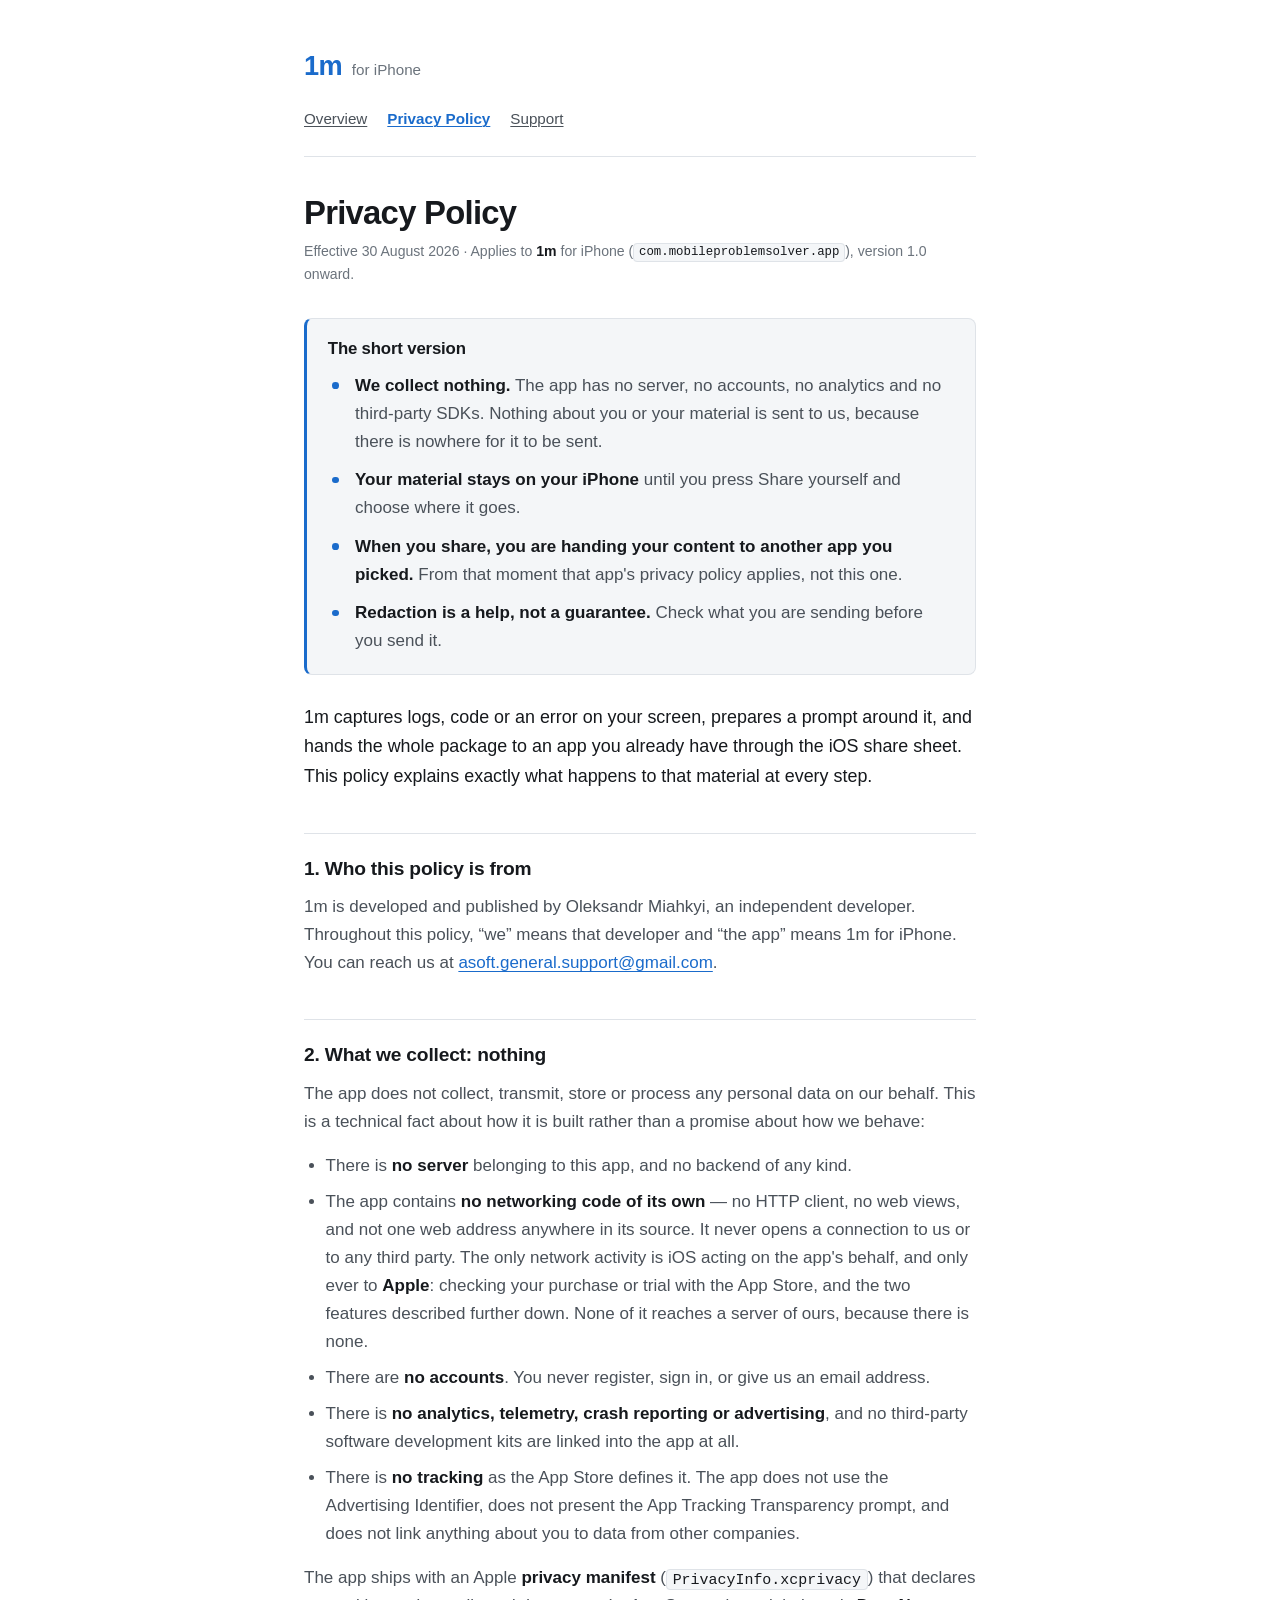
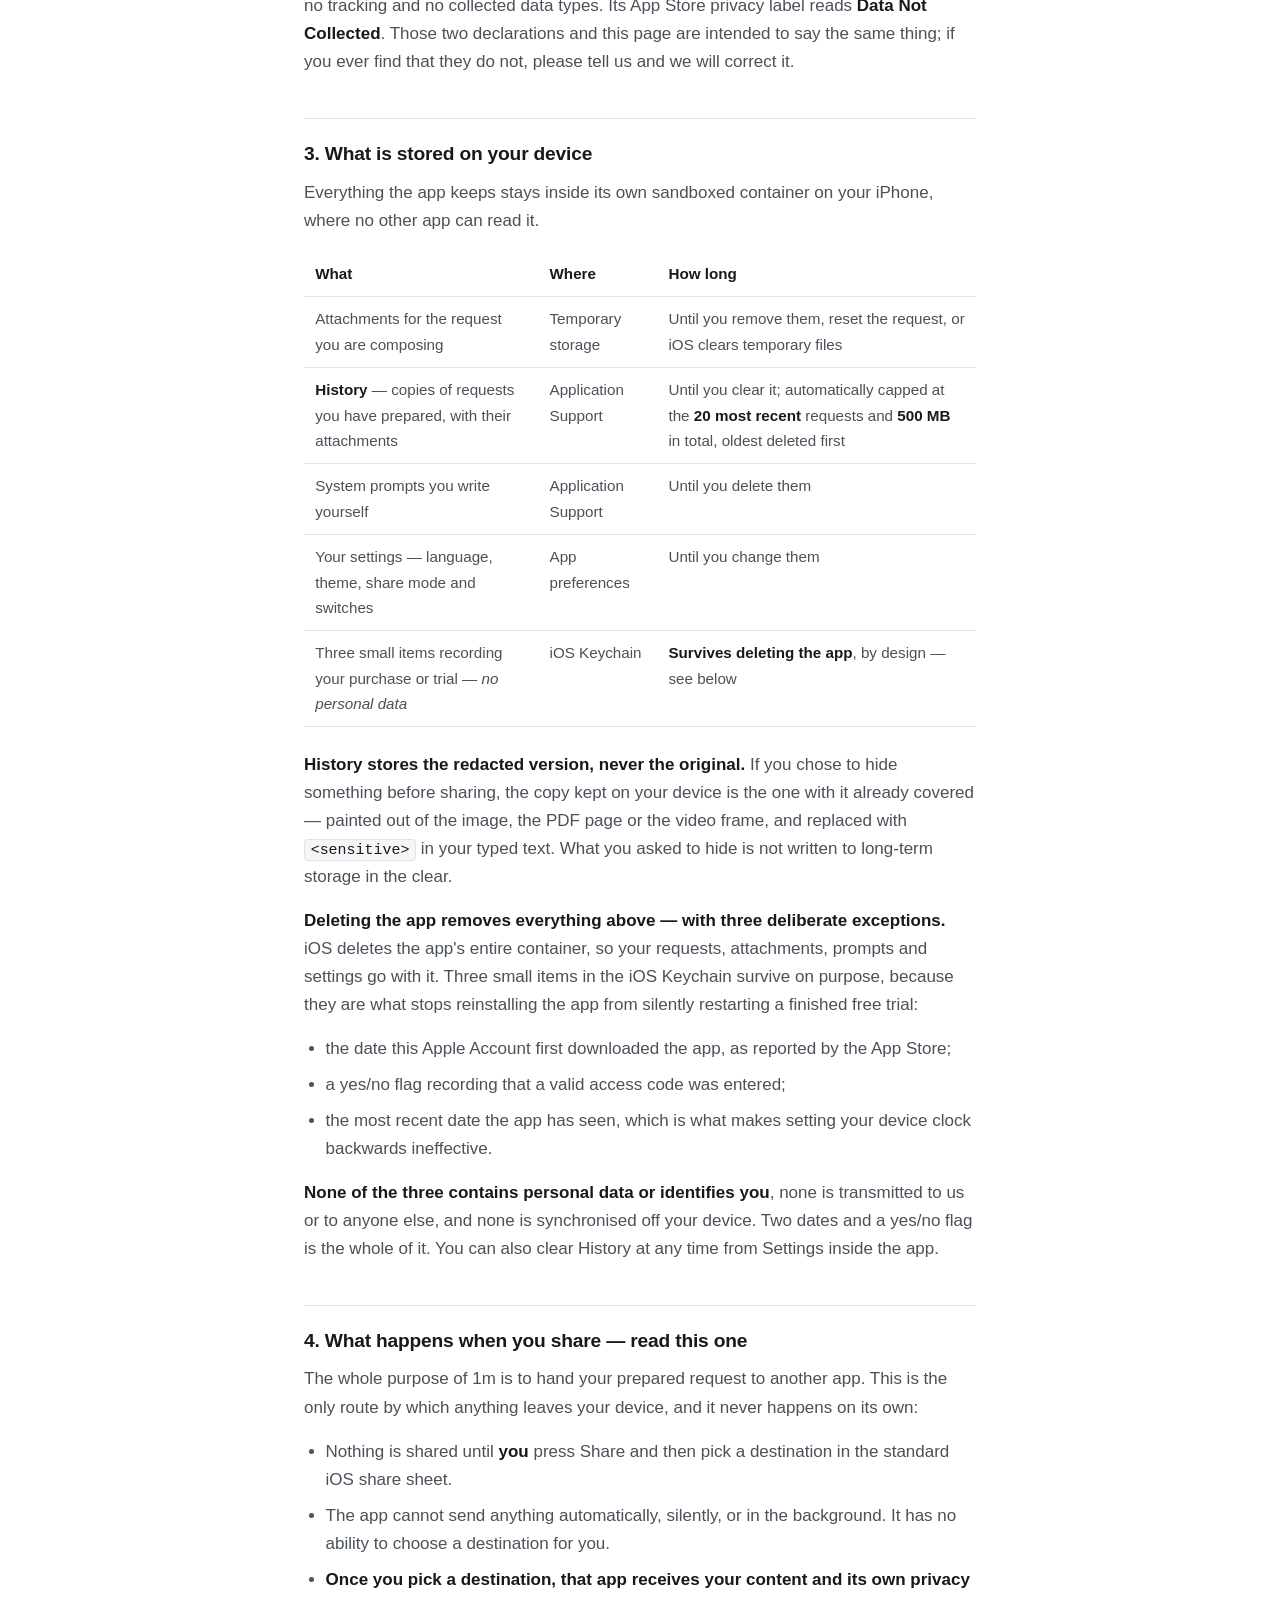
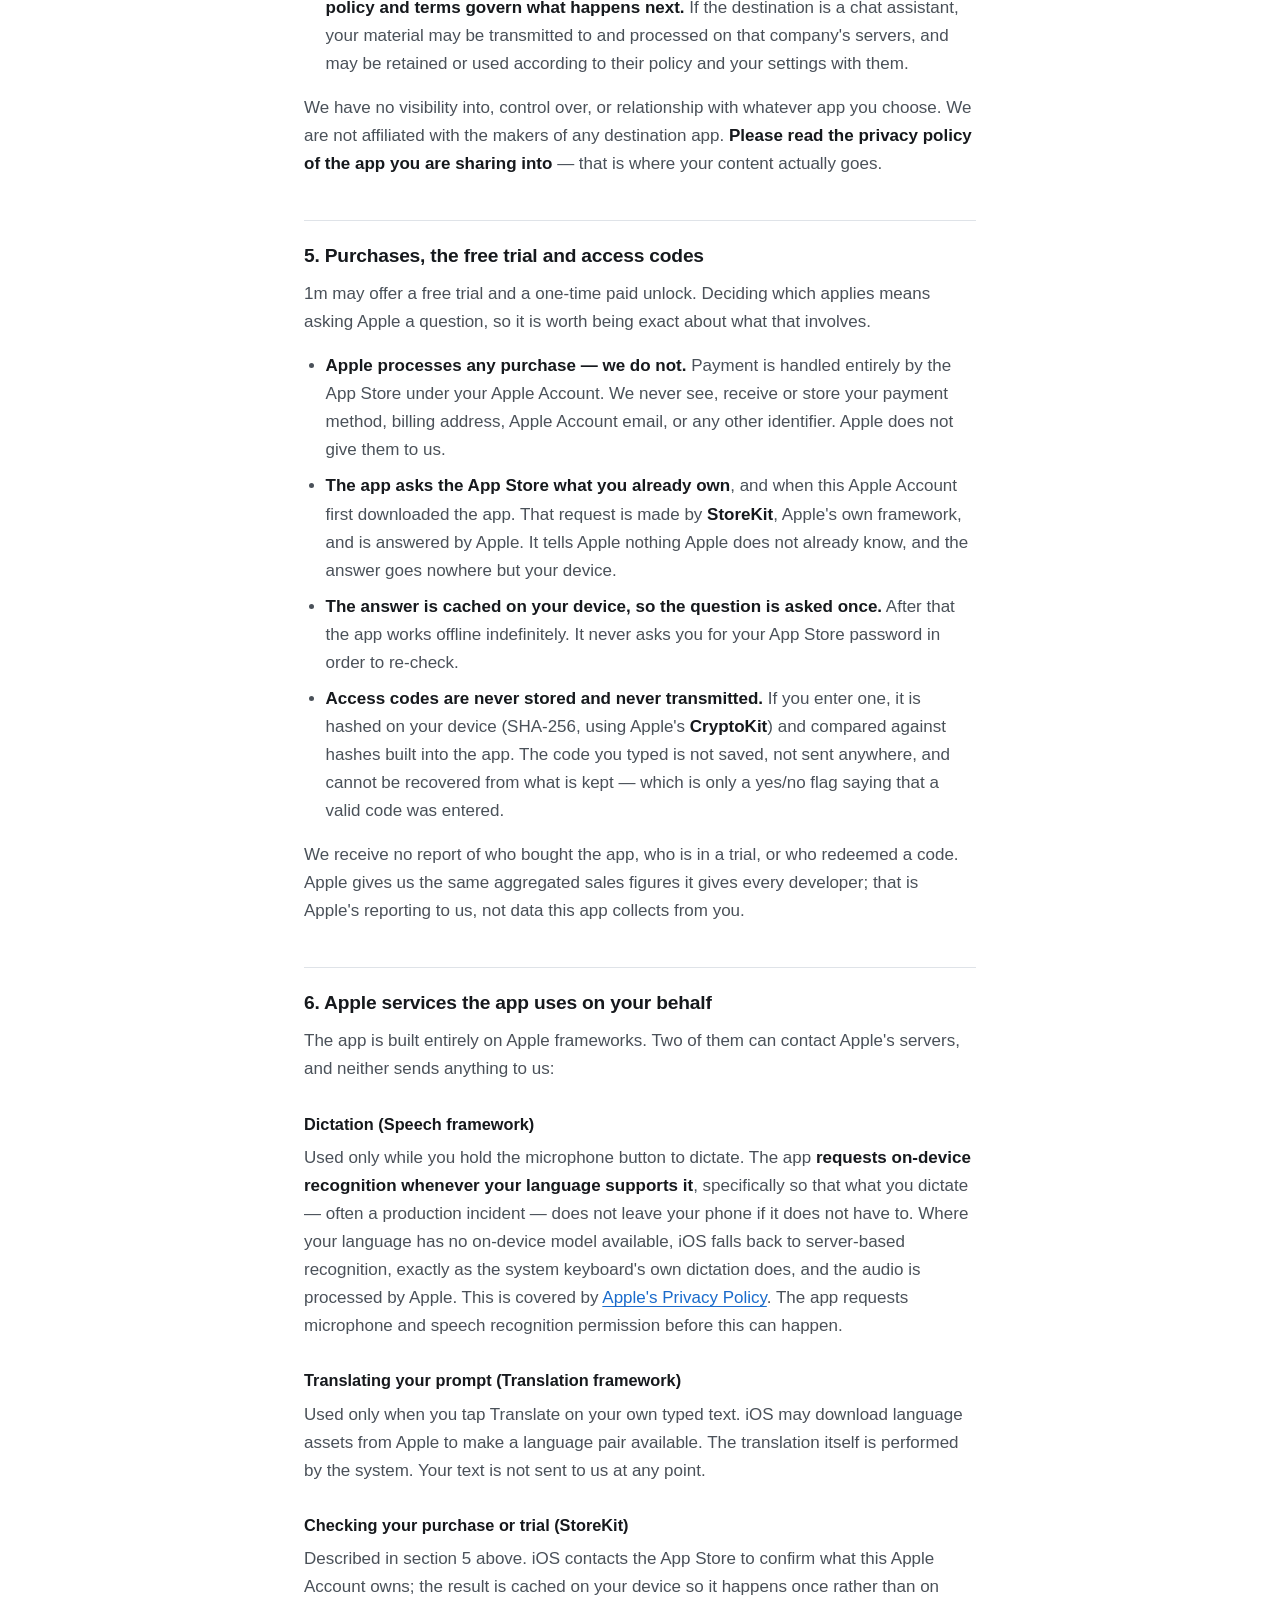
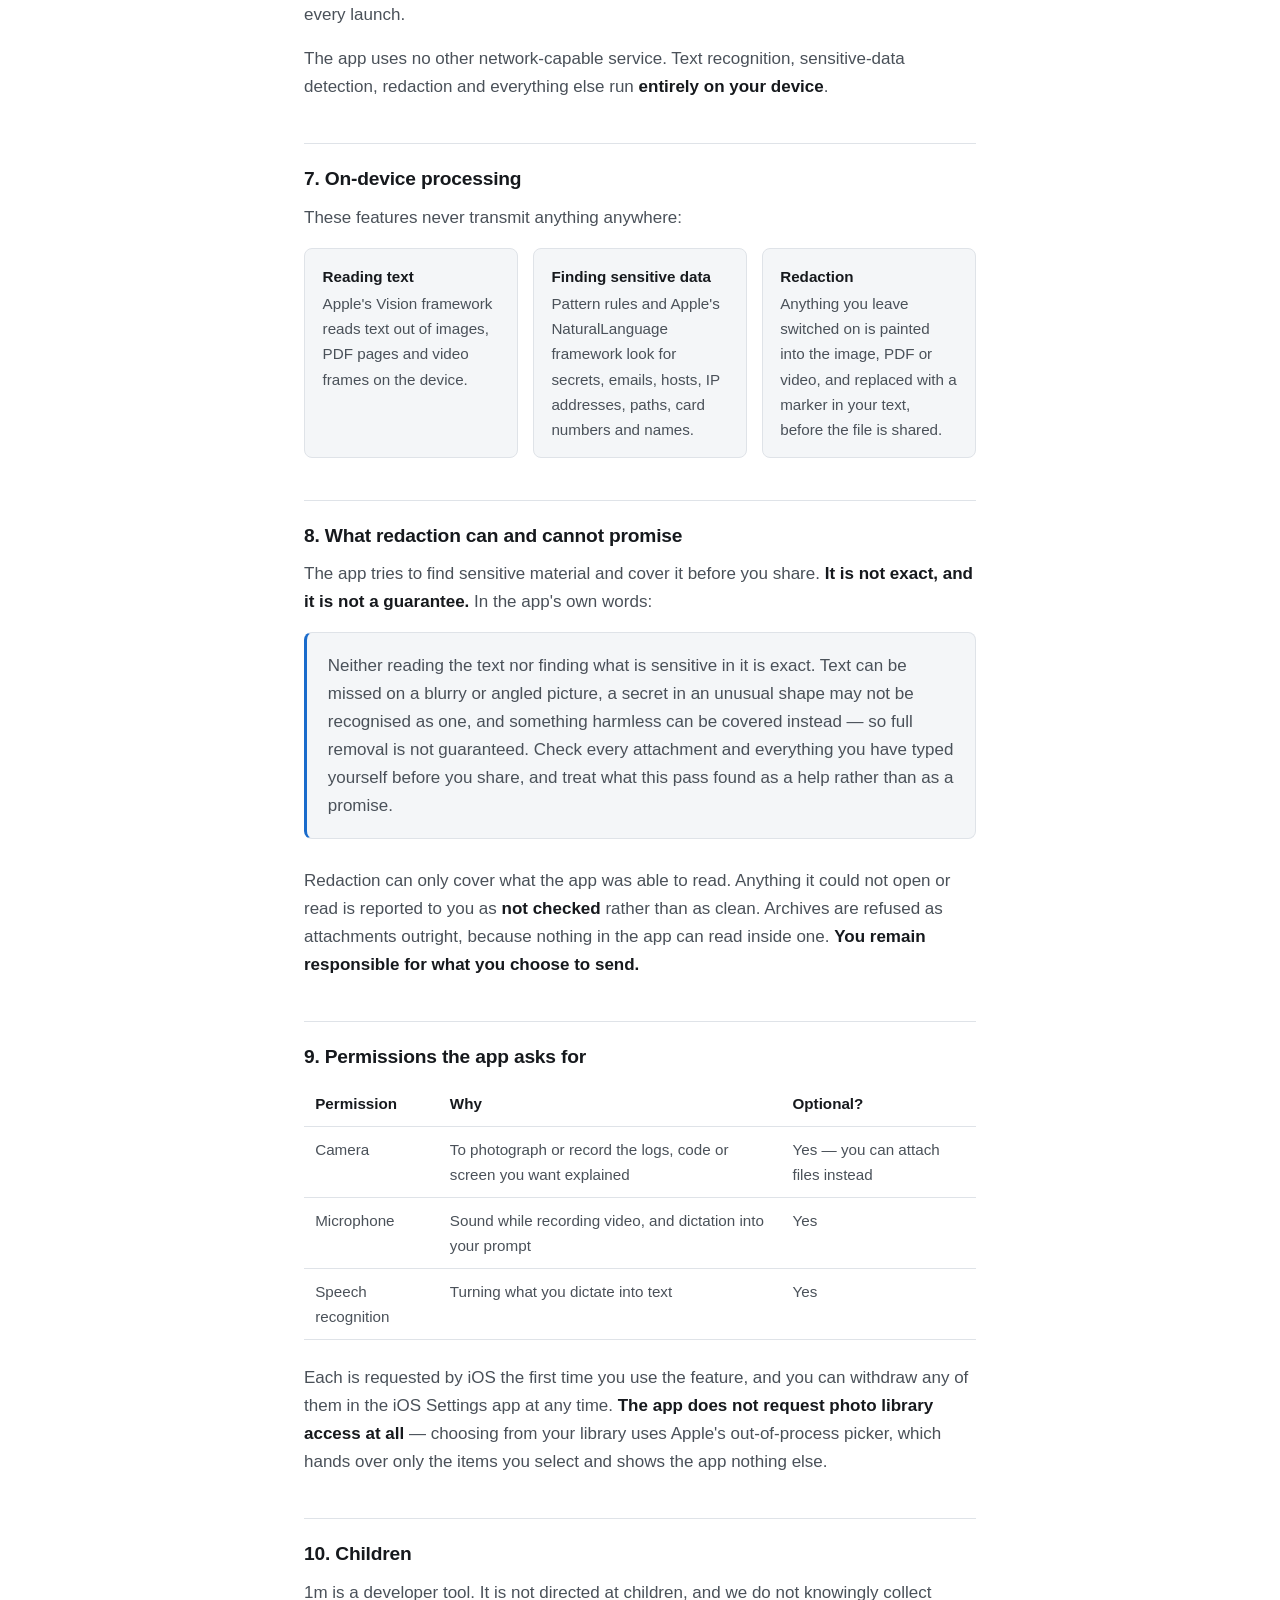
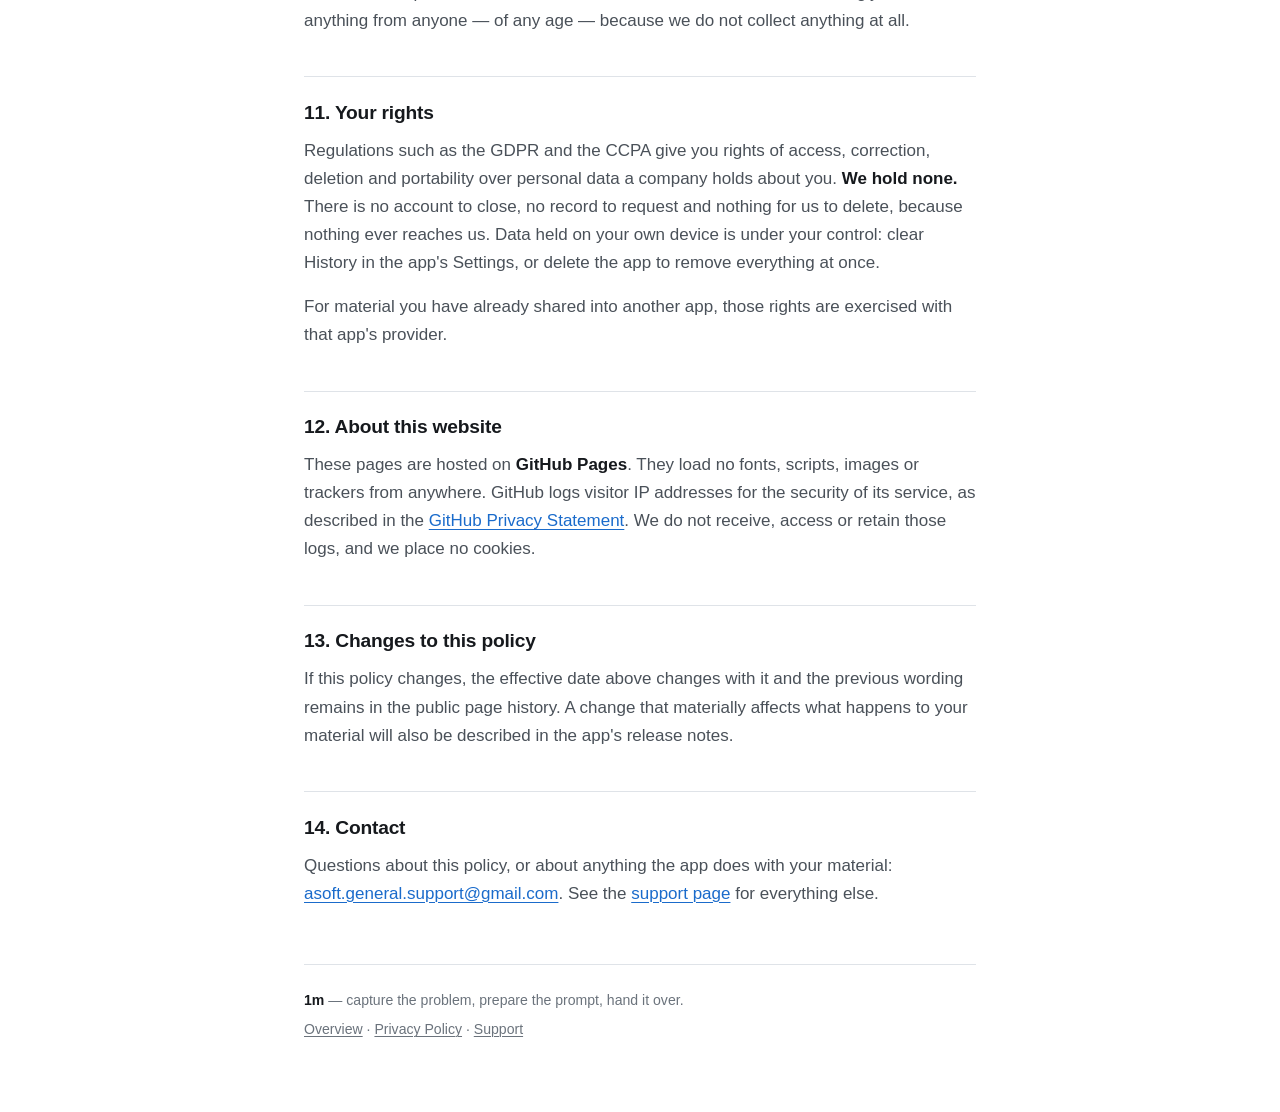
==== privacy/index.html @ 092880a5 "Add privacy policy and support pages Static pages behind the App Store listing Privacy Policy URL an" ====
<!doctype html>
<html lang="en">
<head>
<meta charset="utf-8">
<meta name="viewport" content="width=device-width, initial-scale=1">
<title>Privacy Policy — 1m</title>
<meta name="description" content="Privacy policy for 1m, an iOS app that packages logs and code into a prompt for an LLM app on your phone. No accounts, no servers, no data collected.">
<meta name="color-scheme" content="light dark">
<link rel="stylesheet" href="../assets/style.css">
</head>
<body>
<div class="wrap">

<header class="site">
  <a class="mark" href="../"><b>1m</b> <span>for iPhone</span></a>
  <nav class="site">
    <a href="../">Overview</a>
    <a href="./" aria-current="page">Privacy Policy</a>
    <a href="../support/">Support</a>
  </nav>
</header>

<main>

<h1>Privacy Policy</h1>
<p class="stamp">Effective 30 August 2026 · Applies to <strong>1m</strong> for iPhone (<code>com.mobileproblemsolver.app</code>), version 1.0 onward.</p>

<div class="callout">
  <h2>The short version</h2>
  <ul class="summary">
    <li><strong>We collect nothing.</strong> The app has no server, no accounts, no analytics and no third-party SDKs. Nothing about you or your material is sent to us, because there is nowhere for it to be sent.</li>
    <li><strong>Your material stays on your iPhone</strong> until you press Share yourself and choose where it goes.</li>
    <li><strong>When you share, you are handing your content to another app you picked.</strong> From that moment that app's privacy policy applies, not this one.</li>
    <li><strong>Redaction is a help, not a guarantee.</strong> Check what you are sending before you send it.</li>
  </ul>
</div>

<p class="lede">1m captures logs, code or an error on your screen, prepares a prompt around it, and hands the whole package to an app you already have through the iOS share sheet. This policy explains exactly what happens to that material at every step.</p>

<h2>1. Who this policy is from</h2>
<p>1m is developed and published by Oleksandr Miahkyi, an independent developer. Throughout this policy, “we” means that developer and “the app” means 1m for iPhone. You can reach us at <a href="mailto:asoft.general.support@gmail.com">asoft.general.support@gmail.com</a>.</p>

<h2>2. What we collect: nothing</h2>
<p>The app does not collect, transmit, store or process any personal data on our behalf. This is a technical fact about how it is built rather than a promise about how we behave:</p>
<ul>
  <li>There is <strong>no server</strong> belonging to this app, and no backend of any kind.</li>
  <li>The app contains <strong>no networking code of its own</strong> — no HTTP client, no web views, and not one web address anywhere in its source. It never opens a connection to us or to any third party. The only network activity is iOS acting on the app's behalf, and only ever to <strong>Apple</strong>: checking your purchase or trial with the App Store, and the two features described further down. None of it reaches a server of ours, because there is none.</li>
  <li>There are <strong>no accounts</strong>. You never register, sign in, or give us an email address.</li>
  <li>There is <strong>no analytics, telemetry, crash reporting or advertising</strong>, and no third-party software development kits are linked into the app at all.</li>
  <li>There is <strong>no tracking</strong> as the App Store defines it. The app does not use the Advertising Identifier, does not present the App Tracking Transparency prompt, and does not link anything about you to data from other companies.</li>
</ul>
<p>The app ships with an Apple <strong>privacy manifest</strong> (<code>PrivacyInfo.xcprivacy</code>) that declares no tracking and no collected data types. Its App Store privacy label reads <strong>Data Not Collected</strong>. Those two declarations and this page are intended to say the same thing; if you ever find that they do not, please tell us and we will correct it.</p>

<h2>3. What is stored on your device</h2>
<p>Everything the app keeps stays inside its own sandboxed container on your iPhone, where no other app can read it.</p>
<div class="tablewrap">
<table>
  <thead><tr><th>What</th><th>Where</th><th>How long</th></tr></thead>
  <tbody>
    <tr><td>Attachments for the request you are composing</td><td>Temporary storage</td><td>Until you remove them, reset the request, or iOS clears temporary files</td></tr>
    <tr><td><strong>History</strong> — copies of requests you have prepared, with their attachments</td><td>Application Support</td><td>Until you clear it; automatically capped at the <strong>20 most recent</strong> requests and <strong>500 MB</strong> in total, oldest deleted first</td></tr>
    <tr><td>System prompts you write yourself</td><td>Application Support</td><td>Until you delete them</td></tr>
    <tr><td>Your settings — language, theme, share mode and switches</td><td>App preferences</td><td>Until you change them</td></tr>
    <tr><td>Three small items recording your purchase or trial — <em>no personal data</em></td><td>iOS Keychain</td><td><strong>Survives deleting the app</strong>, by design — see below</td></tr>
  </tbody>
</table>
</div>
<p><strong>History stores the redacted version, never the original.</strong> If you chose to hide something before sharing, the copy kept on your device is the one with it already covered — painted out of the image, the PDF page or the video frame, and replaced with <code>&lt;sensitive&gt;</code> in your typed text. What you asked to hide is not written to long-term storage in the clear.</p>
<p><strong>Deleting the app removes everything above — with three deliberate exceptions.</strong> iOS deletes the app's entire container, so your requests, attachments, prompts and settings go with it. Three small items in the iOS Keychain survive on purpose, because they are what stops reinstalling the app from silently restarting a finished free trial:</p>
<ul>
  <li>the date this Apple Account first downloaded the app, as reported by the App Store;</li>
  <li>a yes/no flag recording that a valid access code was entered;</li>
  <li>the most recent date the app has seen, which is what makes setting your device clock backwards ineffective.</li>
</ul>
<p><strong>None of the three contains personal data or identifies you</strong>, none is transmitted to us or to anyone else, and none is synchronised off your device. Two dates and a yes/no flag is the whole of it. You can also clear History at any time from Settings inside the app.</p>

<h2>4. What happens when you share — read this one</h2>
<p>The whole purpose of 1m is to hand your prepared request to another app. This is the only route by which anything leaves your device, and it never happens on its own:</p>
<ul>
  <li>Nothing is shared until <strong>you</strong> press Share and then pick a destination in the standard iOS share sheet.</li>
  <li>The app cannot send anything automatically, silently, or in the background. It has no ability to choose a destination for you.</li>
  <li><strong>Once you pick a destination, that app receives your content and its own privacy policy and terms govern what happens next.</strong> If the destination is a chat assistant, your material may be transmitted to and processed on that company's servers, and may be retained or used according to their policy and your settings with them.</li>
</ul>
<p>We have no visibility into, control over, or relationship with whatever app you choose. We are not affiliated with the makers of any destination app. <strong>Please read the privacy policy of the app you are sharing into</strong> — that is where your content actually goes.</p>

<h2>5. Purchases, the free trial and access codes</h2>
<p>1m may offer a free trial and a one-time paid unlock. Deciding which applies means asking Apple a question, so it is worth being exact about what that involves.</p>
<ul>
  <li><strong>Apple processes any purchase — we do not.</strong> Payment is handled entirely by the App Store under your Apple Account. We never see, receive or store your payment method, billing address, Apple Account email, or any other identifier. Apple does not give them to us.</li>
  <li><strong>The app asks the App Store what you already own</strong>, and when this Apple Account first downloaded the app. That request is made by <strong>StoreKit</strong>, Apple's own framework, and is answered by Apple. It tells Apple nothing Apple does not already know, and the answer goes nowhere but your device.</li>
  <li><strong>The answer is cached on your device, so the question is asked once.</strong> After that the app works offline indefinitely. It never asks you for your App Store password in order to re-check.</li>
  <li><strong>Access codes are never stored and never transmitted.</strong> If you enter one, it is hashed on your device (SHA-256, using Apple's <strong>CryptoKit</strong>) and compared against hashes built into the app. The code you typed is not saved, not sent anywhere, and cannot be recovered from what is kept — which is only a yes/no flag saying that a valid code was entered.</li>
</ul>
<p>We receive no report of who bought the app, who is in a trial, or who redeemed a code. Apple gives us the same aggregated sales figures it gives every developer; that is Apple's reporting to us, not data this app collects from you.</p>

<h2>6. Apple services the app uses on your behalf</h2>
<p>The app is built entirely on Apple frameworks. Two of them can contact Apple's servers, and neither sends anything to us:</p>
<h3>Dictation (Speech framework)</h3>
<p>Used only while you hold the microphone button to dictate. The app <strong>requests on-device recognition whenever your language supports it</strong>, specifically so that what you dictate — often a production incident — does not leave your phone if it does not have to. Where your language has no on-device model available, iOS falls back to server-based recognition, exactly as the system keyboard's own dictation does, and the audio is processed by Apple. This is covered by <a href="https://www.apple.com/legal/privacy/" rel="noopener">Apple's Privacy Policy</a>. The app requests microphone and speech recognition permission before this can happen.</p>
<h3>Translating your prompt (Translation framework)</h3>
<p>Used only when you tap Translate on your own typed text. iOS may download language assets from Apple to make a language pair available. The translation itself is performed by the system. Your text is not sent to us at any point.</p>
<h3>Checking your purchase or trial (StoreKit)</h3>
<p>Described in section 5 above. iOS contacts the App Store to confirm what this Apple Account owns; the result is cached on your device so it happens once rather than on every launch.</p>
<p>The app uses no other network-capable service. Text recognition, sensitive-data detection, redaction and everything else run <strong>entirely on your device</strong>.</p>

<h2>7. On-device processing</h2>
<p>These features never transmit anything anywhere:</p>
<ul class="grid">
  <li><b>Reading text</b>Apple's Vision framework reads text out of images, PDF pages and video frames on the device.</li>
  <li><b>Finding sensitive data</b>Pattern rules and Apple's NaturalLanguage framework look for secrets, emails, hosts, IP addresses, paths, card numbers and names.</li>
  <li><b>Redaction</b>Anything you leave switched on is painted into the image, PDF or video, and replaced with a marker in your text, before the file is shared.</li>
</ul>

<h2>8. What redaction can and cannot promise</h2>
<p>The app tries to find sensitive material and cover it before you share. <strong>It is not exact, and it is not a guarantee.</strong> In the app's own words:</p>
<div class="callout">
<p>Neither reading the text nor finding what is sensitive in it is exact. Text can be missed on a blurry or angled picture, a secret in an unusual shape may not be recognised as one, and something harmless can be covered instead — so full removal is not guaranteed. Check every attachment and everything you have typed yourself before you share, and treat what this pass found as a help rather than as a promise.</p>
</div>
<p>Redaction can only cover what the app was able to read. Anything it could not open or read is reported to you as <strong>not checked</strong> rather than as clean. Archives are refused as attachments outright, because nothing in the app can read inside one. <strong>You remain responsible for what you choose to send.</strong></p>

<h2>9. Permissions the app asks for</h2>
<div class="tablewrap">
<table>
  <thead><tr><th>Permission</th><th>Why</th><th>Optional?</th></tr></thead>
  <tbody>
    <tr><td>Camera</td><td>To photograph or record the logs, code or screen you want explained</td><td>Yes — you can attach files instead</td></tr>
    <tr><td>Microphone</td><td>Sound while recording video, and dictation into your prompt</td><td>Yes</td></tr>
    <tr><td>Speech recognition</td><td>Turning what you dictate into text</td><td>Yes</td></tr>
  </tbody>
</table>
</div>
<p>Each is requested by iOS the first time you use the feature, and you can withdraw any of them in the iOS Settings app at any time. <strong>The app does not request photo library access at all</strong> — choosing from your library uses Apple's out-of-process picker, which hands over only the items you select and shows the app nothing else.</p>

<h2>10. Children</h2>
<p>1m is a developer tool. It is not directed at children, and we do not knowingly collect anything from anyone — of any age — because we do not collect anything at all.</p>

<h2>11. Your rights</h2>
<p>Regulations such as the GDPR and the CCPA give you rights of access, correction, deletion and portability over personal data a company holds about you. <strong>We hold none.</strong> There is no account to close, no record to request and nothing for us to delete, because nothing ever reaches us. Data held on your own device is under your control: clear History in the app's Settings, or delete the app to remove everything at once.</p>
<p>For material you have already shared into another app, those rights are exercised with that app's provider.</p>

<h2>12. About this website</h2>
<p>These pages are hosted on <strong>GitHub Pages</strong>. They load no fonts, scripts, images or trackers from anywhere. GitHub logs visitor IP addresses for the security of its service, as described in the <a href="https://docs.github.com/en/site-policy/privacy-policies/github-general-privacy-statement" rel="noopener">GitHub Privacy Statement</a>. We do not receive, access or retain those logs, and we place no cookies.</p>

<h2>13. Changes to this policy</h2>
<p>If this policy changes, the effective date above changes with it and the previous wording remains in the public page history. A change that materially affects what happens to your material will also be described in the app's release notes.</p>

<h2>14. Contact</h2>
<p>Questions about this policy, or about anything the app does with your material: <a href="mailto:asoft.general.support@gmail.com">asoft.general.support@gmail.com</a>. See the <a href="../support/">support page</a> for everything else.</p>

</main>

<footer class="site">
  <p><strong>1m</strong> — capture the problem, prepare the prompt, hand it over.</p>
  <p><a href="../">Overview</a> · <a href="./">Privacy Policy</a> · <a href="../support/">Support</a></p>
</footer>

</div>
</body>
</html>
---- assets/style.css ----
/* 1m — privacy policy and support pages.

   Deliberately self-hosted and dependency-free: no web fonts, no CDN, no analytics, no
   third-party request of any kind. A privacy policy that phones a stranger to render itself
   is not one anybody should believe. */

:root {
  --accent: #1a6bcb;
  --ink: #16191d;
  --ink-soft: #4a5159;
  --ink-faint: #6b737c;
  --page: #ffffff;
  --card: #f4f6f8;
  --rule: #dfe3e8;
  --measure: 42rem;
}

@media (prefers-color-scheme: dark) {
  :root {
    --accent: #5aaaff;
    --ink: #e8ebee;
    --ink-soft: #b3bac1;
    --ink-faint: #8b939b;
    --page: #14171a;
    --card: #1d2125;
    --rule: #2d3339;
  }
}

*, *::before, *::after { box-sizing: border-box; }

html { -webkit-text-size-adjust: 100%; }

body {
  margin: 0;
  padding: 0 1.25rem 4rem;
  background: var(--page);
  color: var(--ink);
  font: 400 17px/1.65 -apple-system, BlinkMacSystemFont, "Segoe UI", Roboto,
        "Helvetica Neue", Arial, sans-serif;
  text-rendering: optimizeLegibility;
}

.wrap { max-width: var(--measure); margin: 0 auto; }

/* ---- masthead ---------------------------------------------------------- */

header.site {
  padding: 2.75rem 0 1.5rem;
  border-bottom: 1px solid var(--rule);
  margin-bottom: 2.25rem;
}

.mark {
  display: inline-flex;
  align-items: baseline;
  gap: .6rem;
  text-decoration: none;
  color: inherit;
}

.mark b {
  font-size: 1.7rem;
  font-weight: 700;
  letter-spacing: -.02em;
  color: var(--accent);
}

.mark span {
  font-size: .95rem;
  color: var(--ink-faint);
}

nav.site {
  margin-top: 1.1rem;
  display: flex;
  flex-wrap: wrap;
  gap: 1.25rem;
  font-size: .95rem;
}

nav.site a { color: var(--ink-soft); }
nav.site a[aria-current="page"] { color: var(--accent); font-weight: 600; }

/* ---- type -------------------------------------------------------------- */

h1 {
  font-size: 2.05rem;
  line-height: 1.2;
  letter-spacing: -.022em;
  margin: 0 0 .5rem;
}

h2 {
  font-size: 1.2rem;
  line-height: 1.35;
  letter-spacing: -.01em;
  margin: 2.6rem 0 .7rem;
  padding-top: 1.4rem;
  border-top: 1px solid var(--rule);
}

h3 {
  font-size: 1.02rem;
  margin: 1.7rem 0 .4rem;
}

p, li { color: var(--ink-soft); }
p { margin: 0 0 1rem; }

.lede {
  font-size: 1.12rem;
  color: var(--ink);
  margin-bottom: 1.6rem;
}

.stamp {
  font-size: .88rem;
  color: var(--ink-faint);
  margin: 0 0 2rem;
}

a { color: var(--accent); text-decoration-thickness: .07em; text-underline-offset: .16em; }
a:hover { text-decoration-thickness: .12em; }

strong { color: var(--ink); font-weight: 650; }

ul, ol { padding-left: 1.35rem; margin: 0 0 1rem; }
li { margin-bottom: .5rem; }

code {
  font: 500 .88em/1 ui-monospace, SFMono-Regular, "SF Mono", Menlo, Consolas, monospace;
  background: var(--card);
  border: 1px solid var(--rule);
  border-radius: 4px;
  padding: .12em .38em;
  color: var(--ink);
}

/* ---- pieces ------------------------------------------------------------ */

.callout {
  background: var(--card);
  border: 1px solid var(--rule);
  border-left: 3px solid var(--accent);
  border-radius: 8px;
  padding: 1.15rem 1.3rem;
  margin: 0 0 1.75rem;
}

.callout :last-child { margin-bottom: 0; }
.callout h2 { margin-top: 0; padding-top: 0; border-top: 0; font-size: 1.05rem; }

.summary { list-style: none; padding: 0; margin: 0; }

.summary li {
  padding-left: 1.7rem;
  position: relative;
  margin-bottom: .65rem;
}

.summary li::before {
  content: "";
  position: absolute;
  left: .25rem;
  top: .62em;
  width: .42rem;
  height: .42rem;
  border-radius: 50%;
  background: var(--accent);
}

.grid {
  display: grid;
  gap: .9rem;
  grid-template-columns: repeat(auto-fit, minmax(13rem, 1fr));
  margin-bottom: 1.5rem;
  padding: 0;
  list-style: none;
}

.grid li {
  background: var(--card);
  border: 1px solid var(--rule);
  border-radius: 8px;
  padding: .95rem 1.1rem;
  margin: 0;
  font-size: .95rem;
}

.grid b { display: block; color: var(--ink); margin-bottom: .15rem; }

table {
  width: 100%;
  border-collapse: collapse;
  margin: 0 0 1.5rem;
  font-size: .95rem;
}

th, td {
  text-align: left;
  padding: .62rem .7rem;
  border-bottom: 1px solid var(--rule);
  vertical-align: top;
  color: var(--ink-soft);
}

th { color: var(--ink); font-weight: 650; }

.tablewrap { overflow-x: auto; }

.cta {
  display: inline-block;
  background: var(--accent);
  color: #fff;
  text-decoration: none;
  font-weight: 600;
  border-radius: 10px;
  padding: .72rem 1.15rem;
  margin: .3rem .5rem .3rem 0;
}

@media (prefers-color-scheme: dark) {
  .cta { color: #0d1117; }
}

footer.site {
  margin-top: 3.5rem;
  padding-top: 1.5rem;
  border-top: 1px solid var(--rule);
  font-size: .88rem;
  color: var(--ink-faint);
}

footer.site a { color: var(--ink-faint); }
footer.site p { color: inherit; margin-bottom: .4rem; }
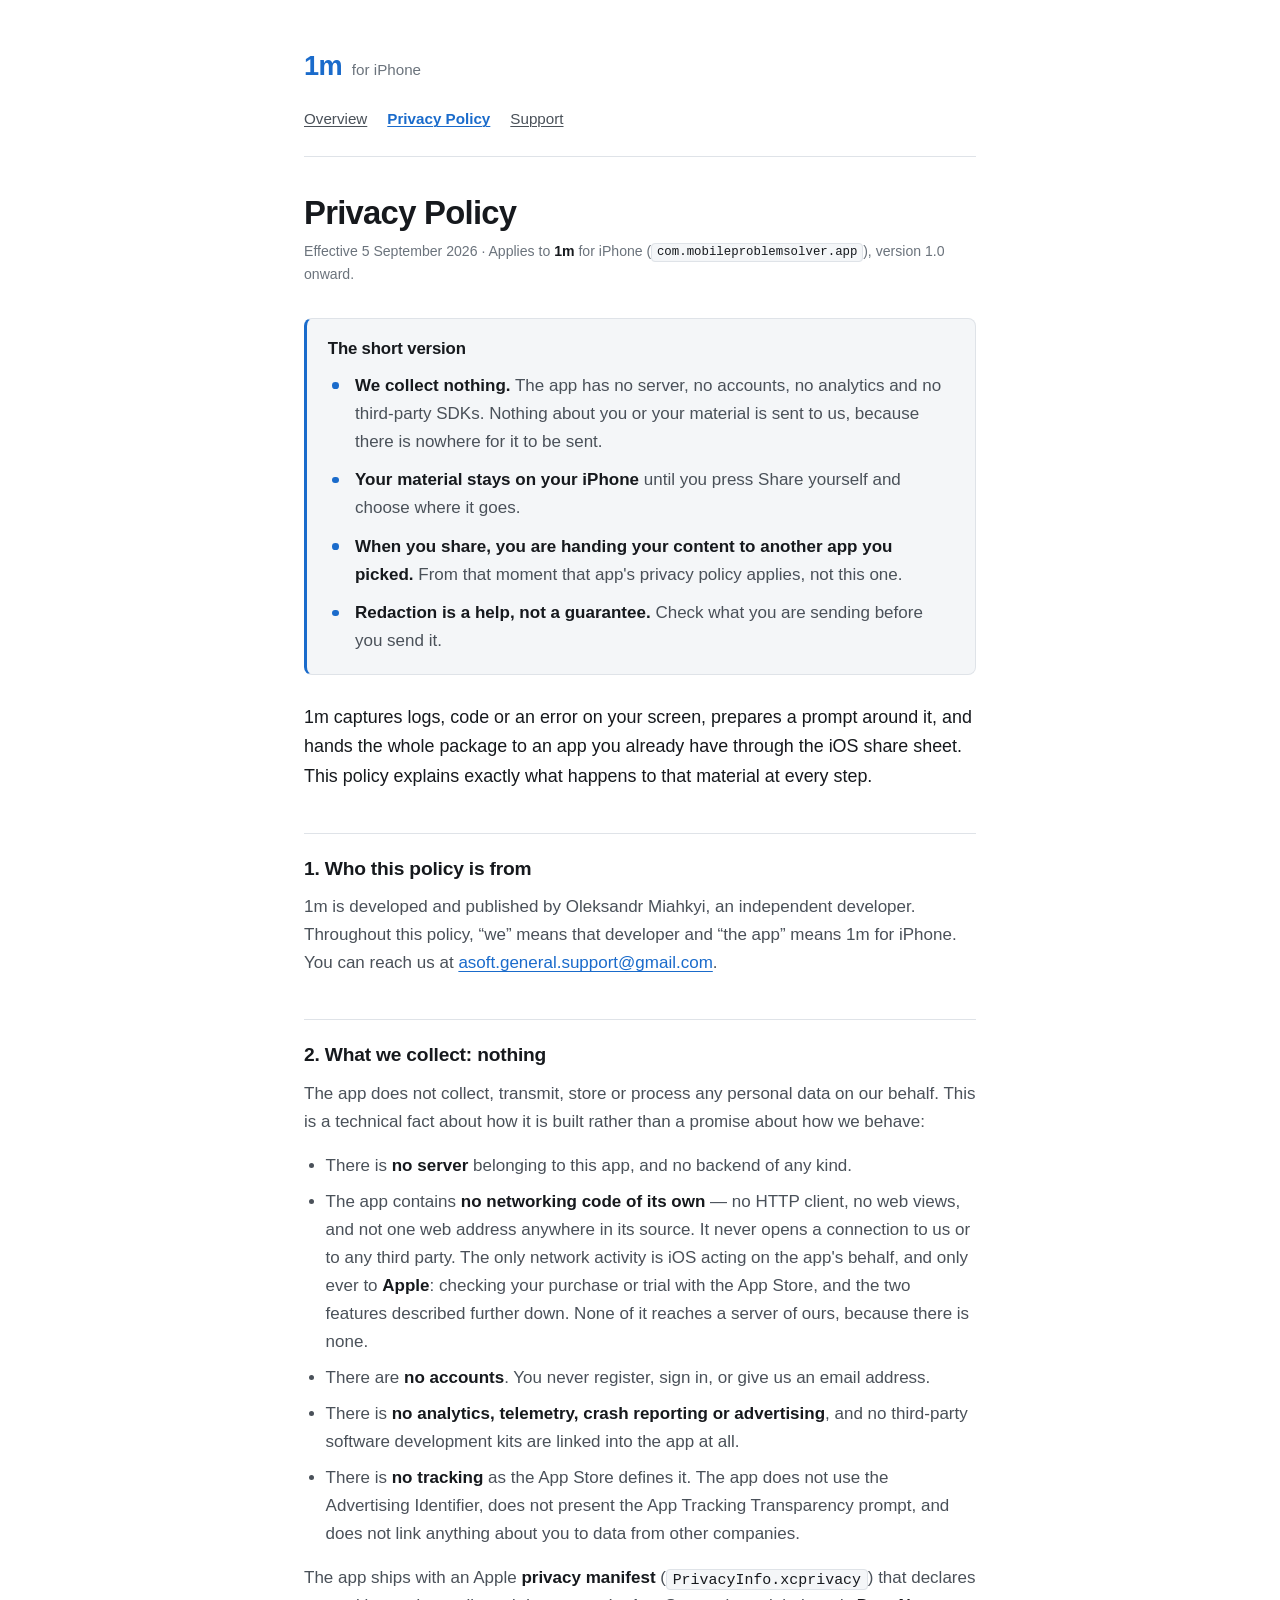
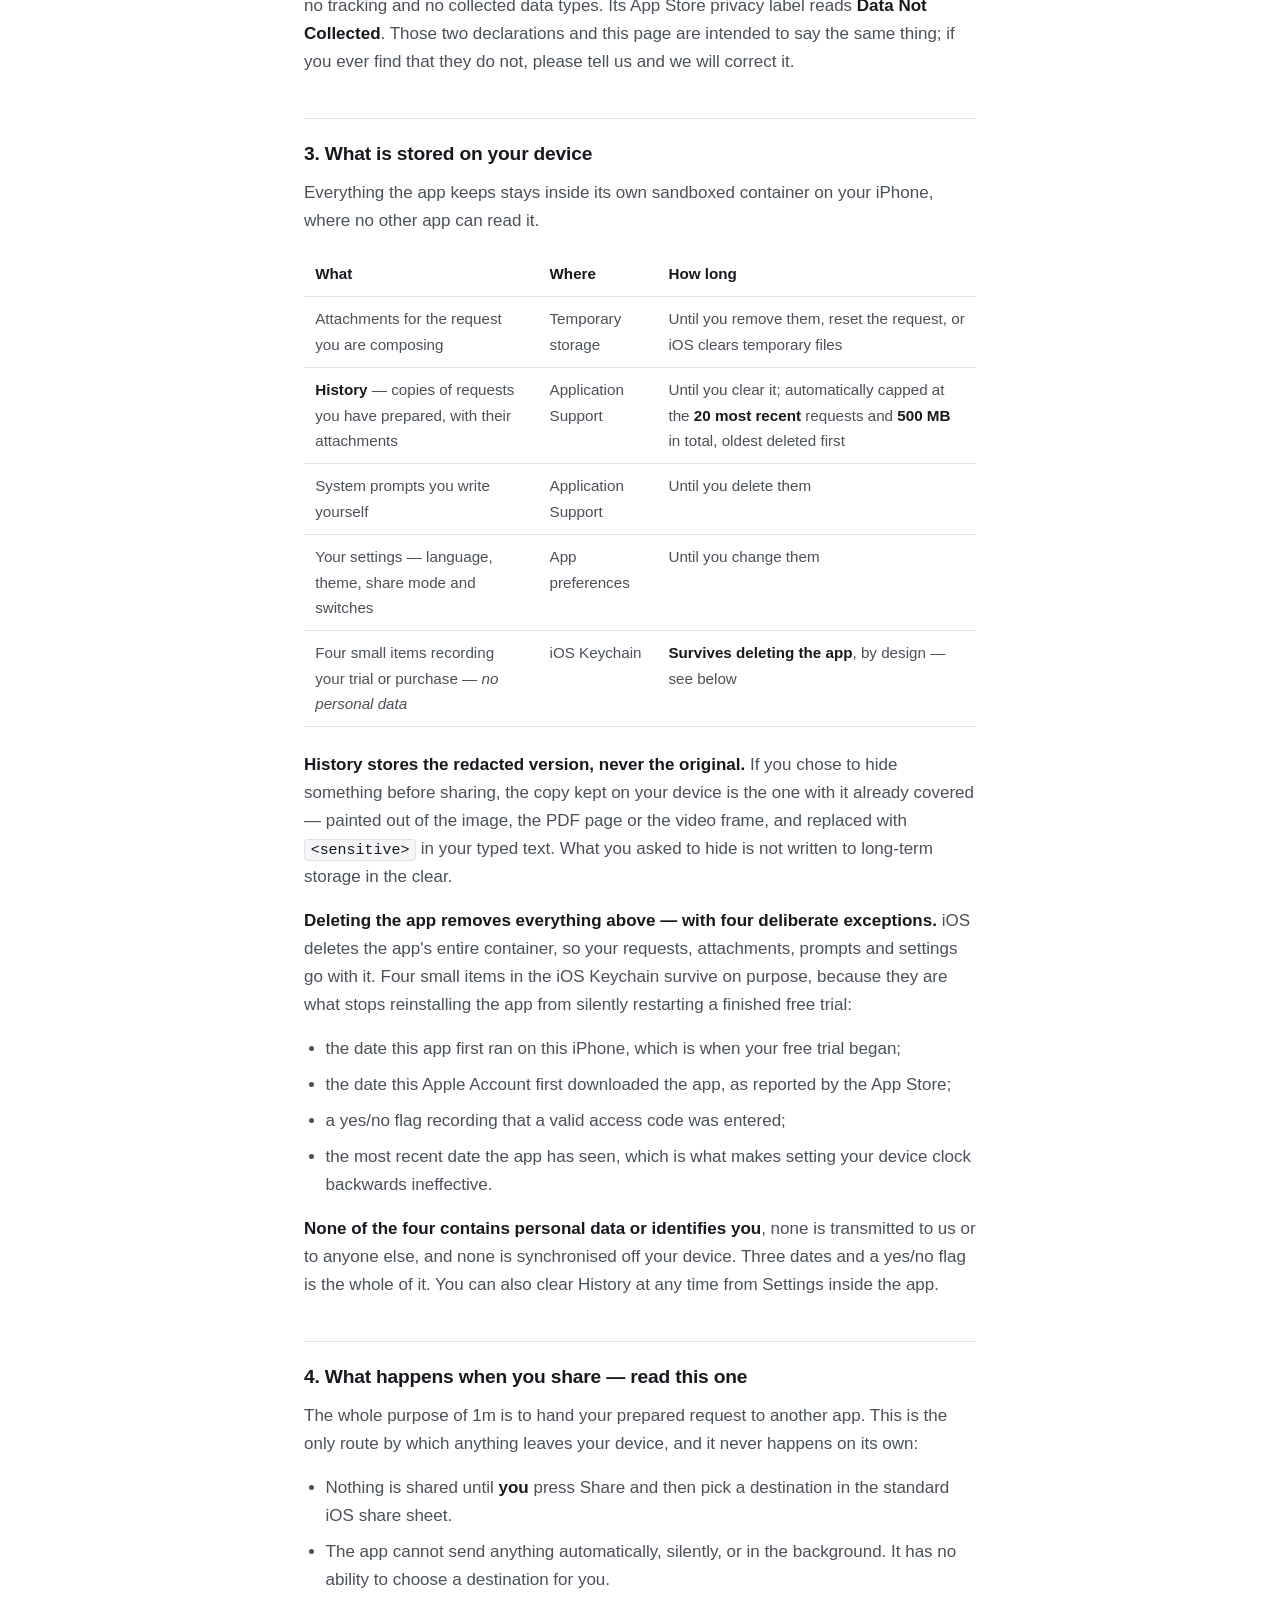
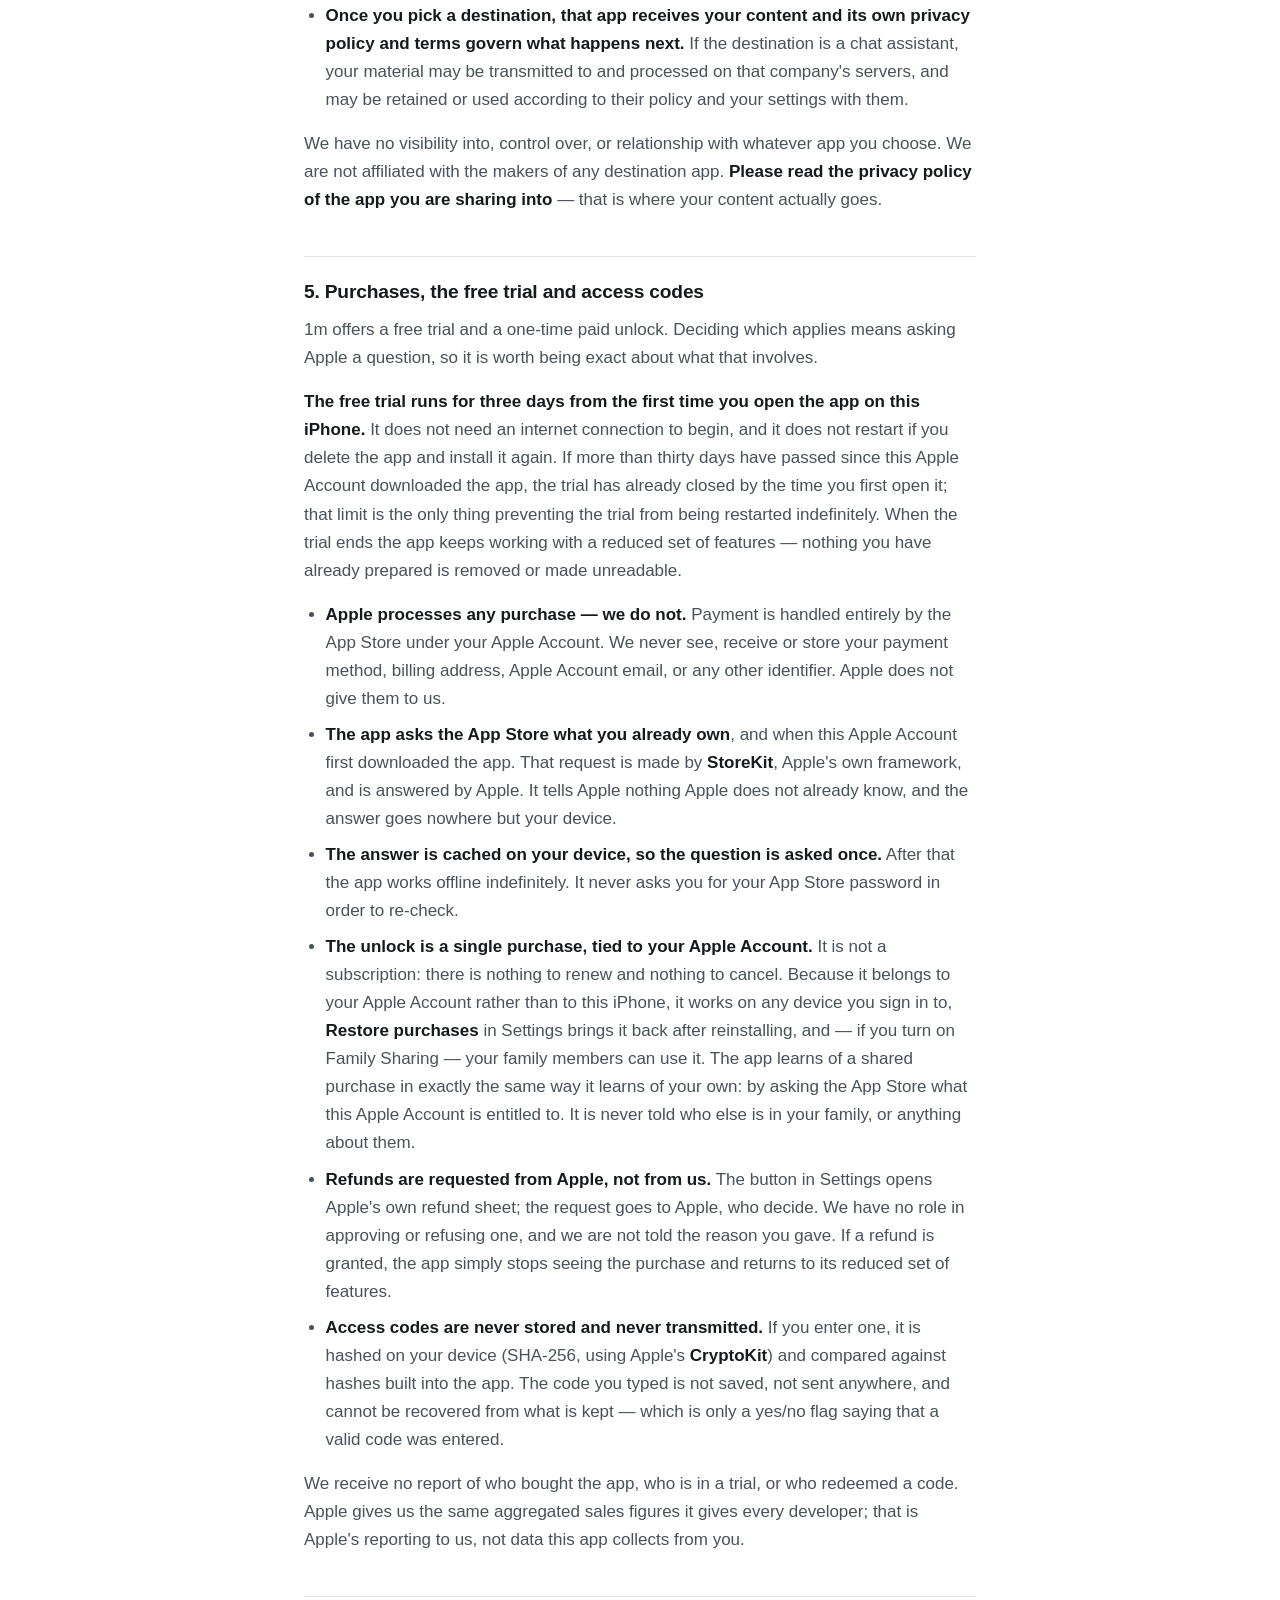
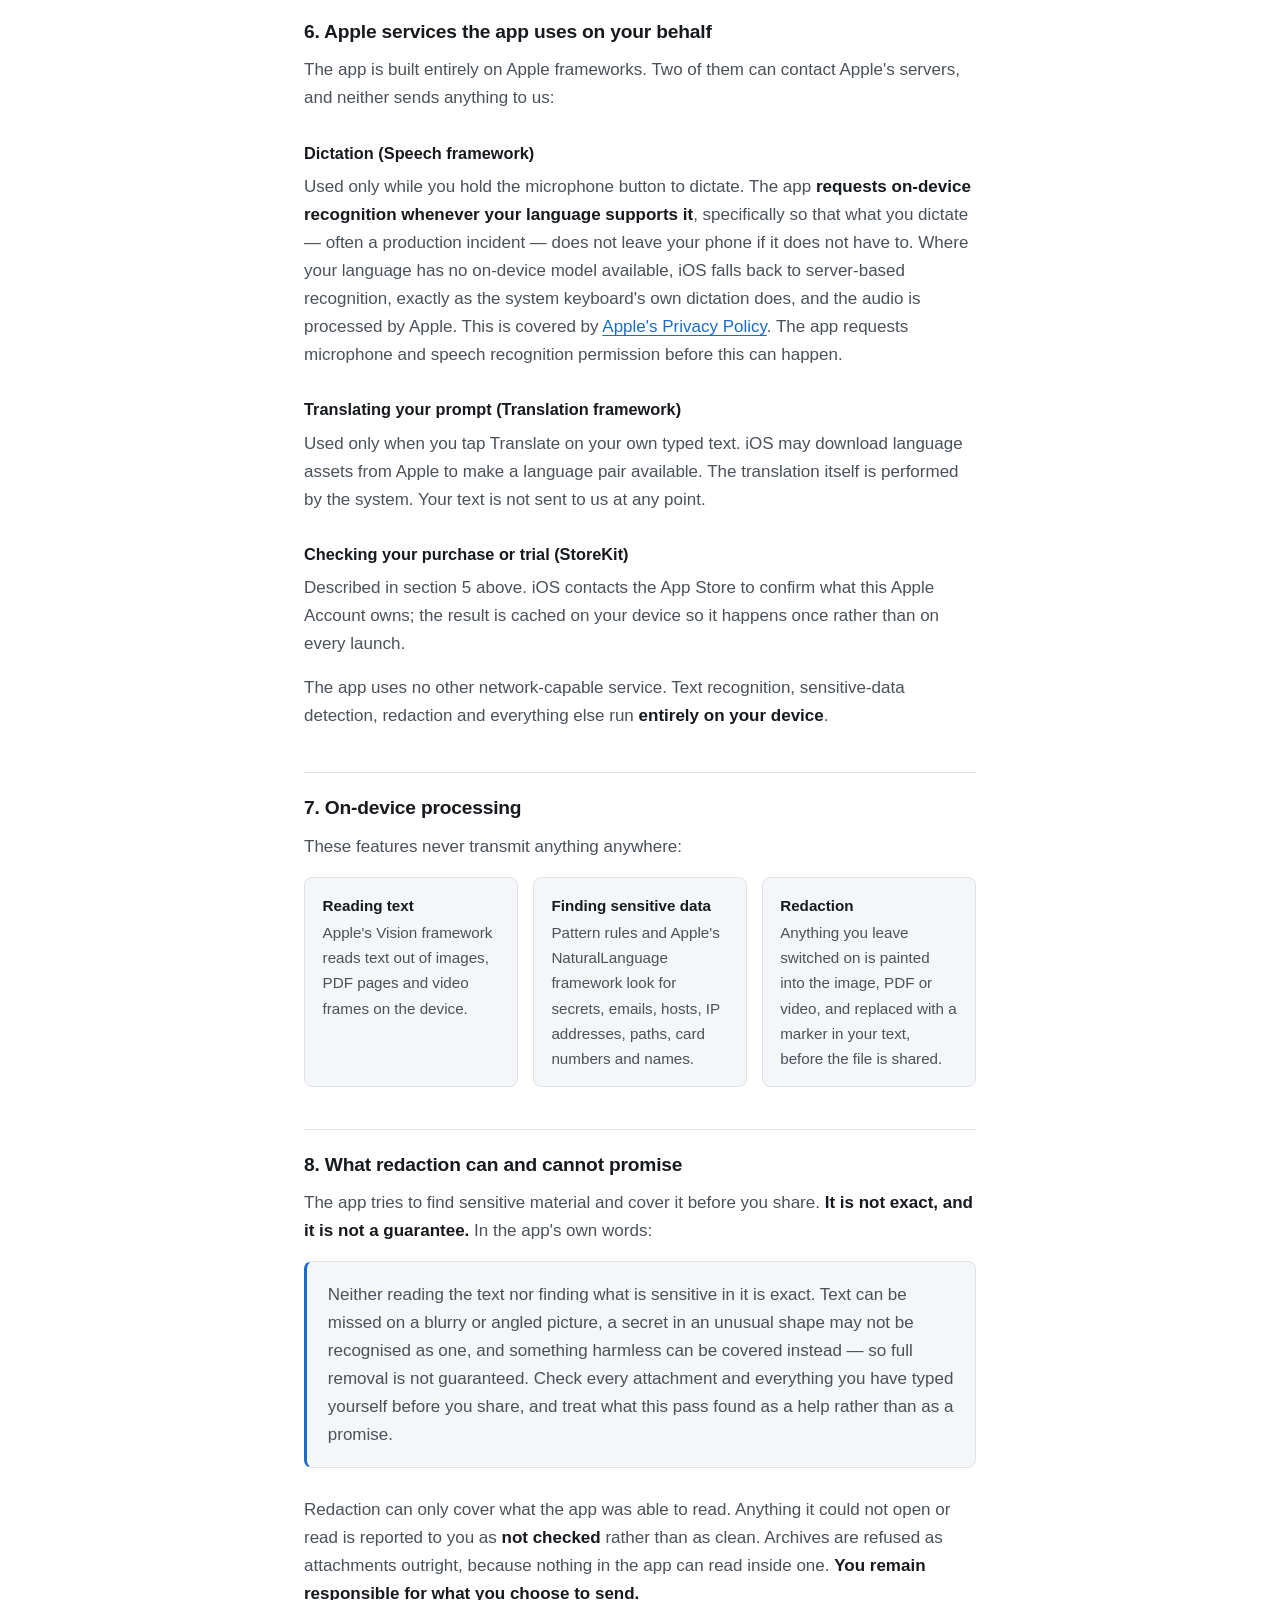
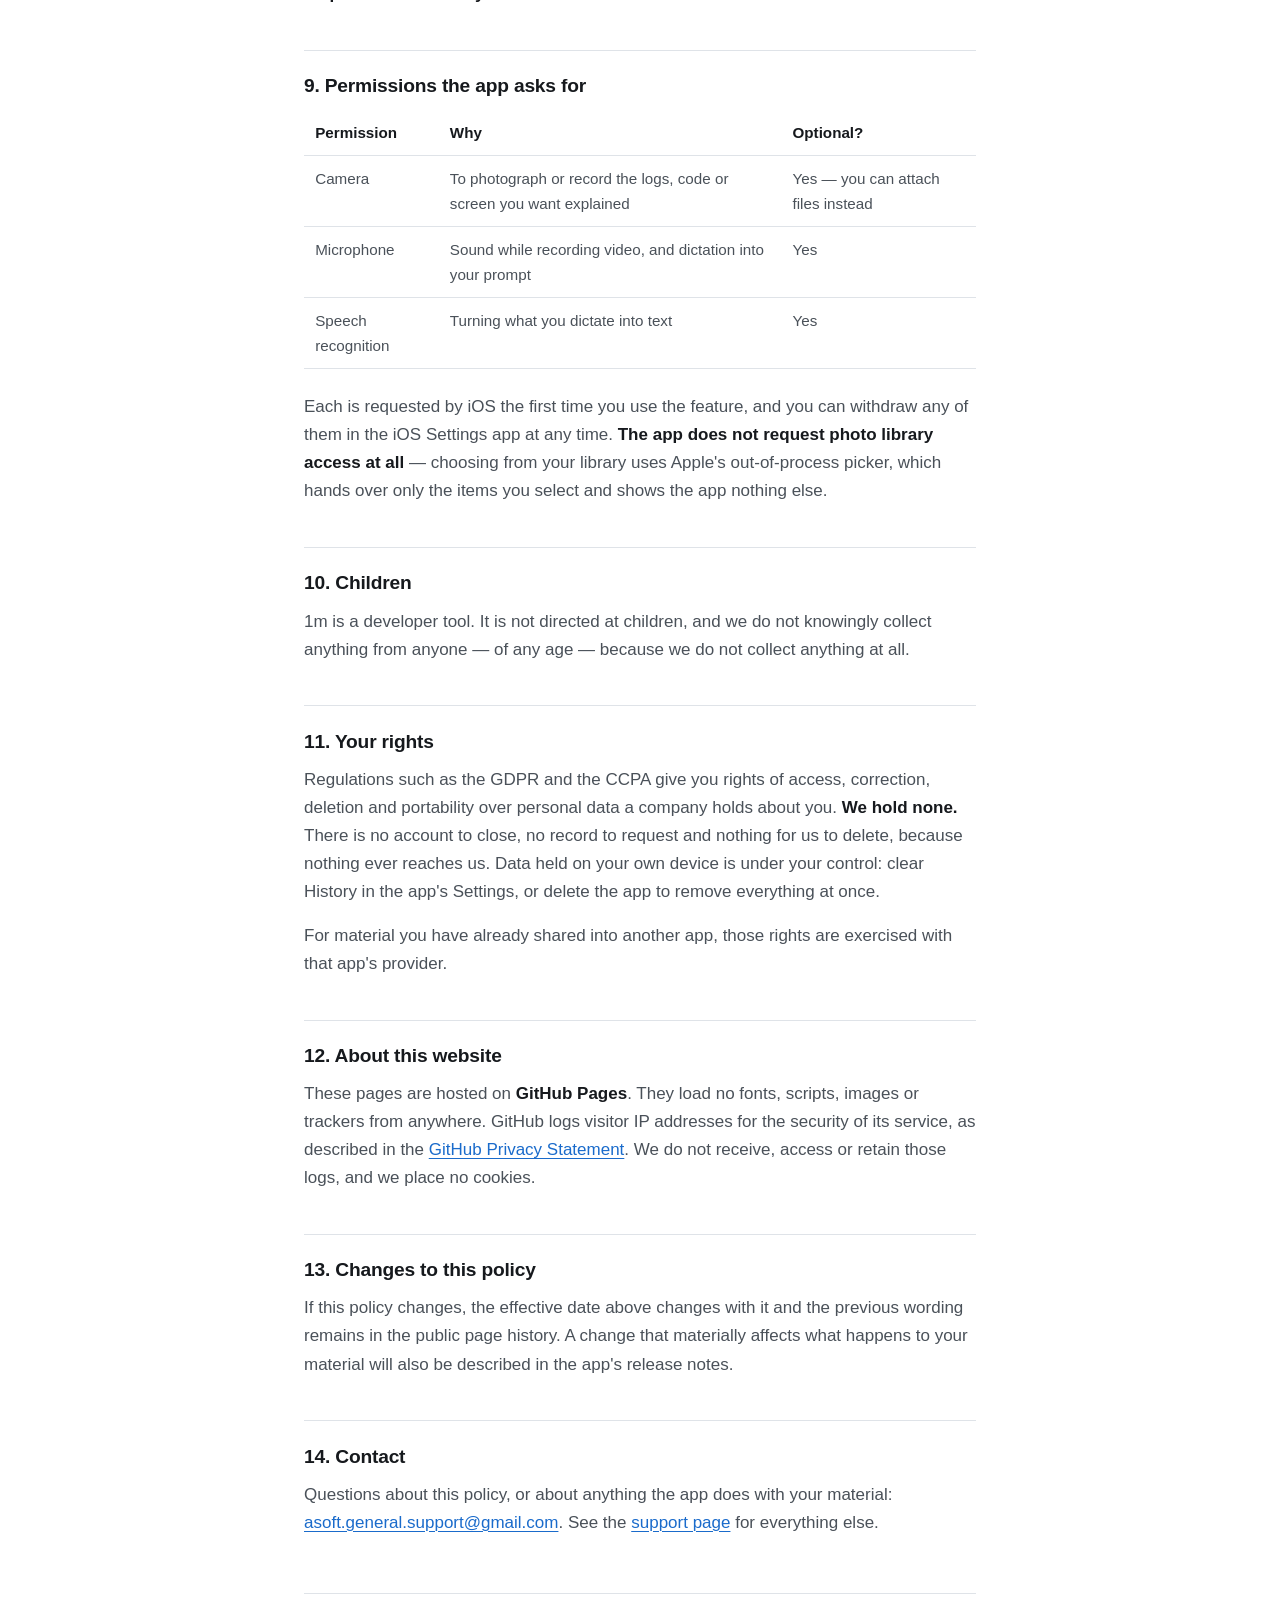
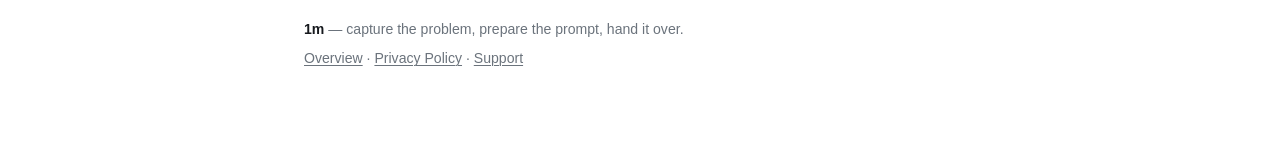
==== commit 3122568c: "Describe the trial the app actually runs The policy said the trial was measured from the day the App" ====
--- a/privacy/index.html
+++ b/privacy/index.html
@@ -23,7 +23,7 @@
 <main>
 
 <h1>Privacy Policy</h1>
-<p class="stamp">Effective 30 August 2026 · Applies to <strong>1m</strong> for iPhone (<code>com.mobileproblemsolver.app</code>), version 1.0 onward.</p>
+<p class="stamp">Effective 5 September 2026 · Applies to <strong>1m</strong> for iPhone (<code>com.mobileproblemsolver.app</code>), version 1.0 onward.</p>
 
 <div class="callout">
   <h2>The short version</h2>
@@ -61,18 +61,19 @@
     <tr><td><strong>History</strong> — copies of requests you have prepared, with their attachments</td><td>Application Support</td><td>Until you clear it; automatically capped at the <strong>20 most recent</strong> requests and <strong>500 MB</strong> in total, oldest deleted first</td></tr>
     <tr><td>System prompts you write yourself</td><td>Application Support</td><td>Until you delete them</td></tr>
     <tr><td>Your settings — language, theme, share mode and switches</td><td>App preferences</td><td>Until you change them</td></tr>
-    <tr><td>Three small items recording your purchase or trial — <em>no personal data</em></td><td>iOS Keychain</td><td><strong>Survives deleting the app</strong>, by design — see below</td></tr>
+    <tr><td>Four small items recording your trial or purchase — <em>no personal data</em></td><td>iOS Keychain</td><td><strong>Survives deleting the app</strong>, by design — see below</td></tr>
   </tbody>
 </table>
 </div>
 <p><strong>History stores the redacted version, never the original.</strong> If you chose to hide something before sharing, the copy kept on your device is the one with it already covered — painted out of the image, the PDF page or the video frame, and replaced with <code>&lt;sensitive&gt;</code> in your typed text. What you asked to hide is not written to long-term storage in the clear.</p>
-<p><strong>Deleting the app removes everything above — with three deliberate exceptions.</strong> iOS deletes the app's entire container, so your requests, attachments, prompts and settings go with it. Three small items in the iOS Keychain survive on purpose, because they are what stops reinstalling the app from silently restarting a finished free trial:</p>
+<p><strong>Deleting the app removes everything above — with four deliberate exceptions.</strong> iOS deletes the app's entire container, so your requests, attachments, prompts and settings go with it. Four small items in the iOS Keychain survive on purpose, because they are what stops reinstalling the app from silently restarting a finished free trial:</p>
 <ul>
+  <li>the date this app first ran on this iPhone, which is when your free trial began;</li>
   <li>the date this Apple Account first downloaded the app, as reported by the App Store;</li>
   <li>a yes/no flag recording that a valid access code was entered;</li>
   <li>the most recent date the app has seen, which is what makes setting your device clock backwards ineffective.</li>
 </ul>
-<p><strong>None of the three contains personal data or identifies you</strong>, none is transmitted to us or to anyone else, and none is synchronised off your device. Two dates and a yes/no flag is the whole of it. You can also clear History at any time from Settings inside the app.</p>
+<p><strong>None of the four contains personal data or identifies you</strong>, none is transmitted to us or to anyone else, and none is synchronised off your device. Three dates and a yes/no flag is the whole of it. You can also clear History at any time from Settings inside the app.</p>
 
 <h2>4. What happens when you share — read this one</h2>
 <p>The whole purpose of 1m is to hand your prepared request to another app. This is the only route by which anything leaves your device, and it never happens on its own:</p>
@@ -84,11 +85,14 @@
 <p>We have no visibility into, control over, or relationship with whatever app you choose. We are not affiliated with the makers of any destination app. <strong>Please read the privacy policy of the app you are sharing into</strong> — that is where your content actually goes.</p>
 
 <h2>5. Purchases, the free trial and access codes</h2>
-<p>1m may offer a free trial and a one-time paid unlock. Deciding which applies means asking Apple a question, so it is worth being exact about what that involves.</p>
+<p>1m offers a free trial and a one-time paid unlock. Deciding which applies means asking Apple a question, so it is worth being exact about what that involves.</p>
+<p><strong>The free trial runs for three days from the first time you open the app on this iPhone.</strong> It does not need an internet connection to begin, and it does not restart if you delete the app and install it again. If more than thirty days have passed since this Apple Account downloaded the app, the trial has already closed by the time you first open it; that limit is the only thing preventing the trial from being restarted indefinitely. When the trial ends the app keeps working with a reduced set of features — nothing you have already prepared is removed or made unreadable.</p>
 <ul>
   <li><strong>Apple processes any purchase — we do not.</strong> Payment is handled entirely by the App Store under your Apple Account. We never see, receive or store your payment method, billing address, Apple Account email, or any other identifier. Apple does not give them to us.</li>
   <li><strong>The app asks the App Store what you already own</strong>, and when this Apple Account first downloaded the app. That request is made by <strong>StoreKit</strong>, Apple's own framework, and is answered by Apple. It tells Apple nothing Apple does not already know, and the answer goes nowhere but your device.</li>
   <li><strong>The answer is cached on your device, so the question is asked once.</strong> After that the app works offline indefinitely. It never asks you for your App Store password in order to re-check.</li>
+  <li><strong>The unlock is a single purchase, tied to your Apple Account.</strong> It is not a subscription: there is nothing to renew and nothing to cancel. Because it belongs to your Apple Account rather than to this iPhone, it works on any device you sign in to, <strong>Restore purchases</strong> in Settings brings it back after reinstalling, and — if you turn on Family Sharing — your family members can use it. The app learns of a shared purchase in exactly the same way it learns of your own: by asking the App Store what this Apple Account is entitled to. It is never told who else is in your family, or anything about them.</li>
+  <li><strong>Refunds are requested from Apple, not from us.</strong> The button in Settings opens Apple's own refund sheet; the request goes to Apple, who decide. We have no role in approving or refusing one, and we are not told the reason you gave. If a refund is granted, the app simply stops seeing the purchase and returns to its reduced set of features.</li>
   <li><strong>Access codes are never stored and never transmitted.</strong> If you enter one, it is hashed on your device (SHA-256, using Apple's <strong>CryptoKit</strong>) and compared against hashes built into the app. The code you typed is not saved, not sent anywhere, and cannot be recovered from what is kept — which is only a yes/no flag saying that a valid code was entered.</li>
 </ul>
 <p>We receive no report of who bought the app, who is in a trial, or who redeemed a code. Apple gives us the same aggregated sales figures it gives every developer; that is Apple's reporting to us, not data this app collects from you.</p>
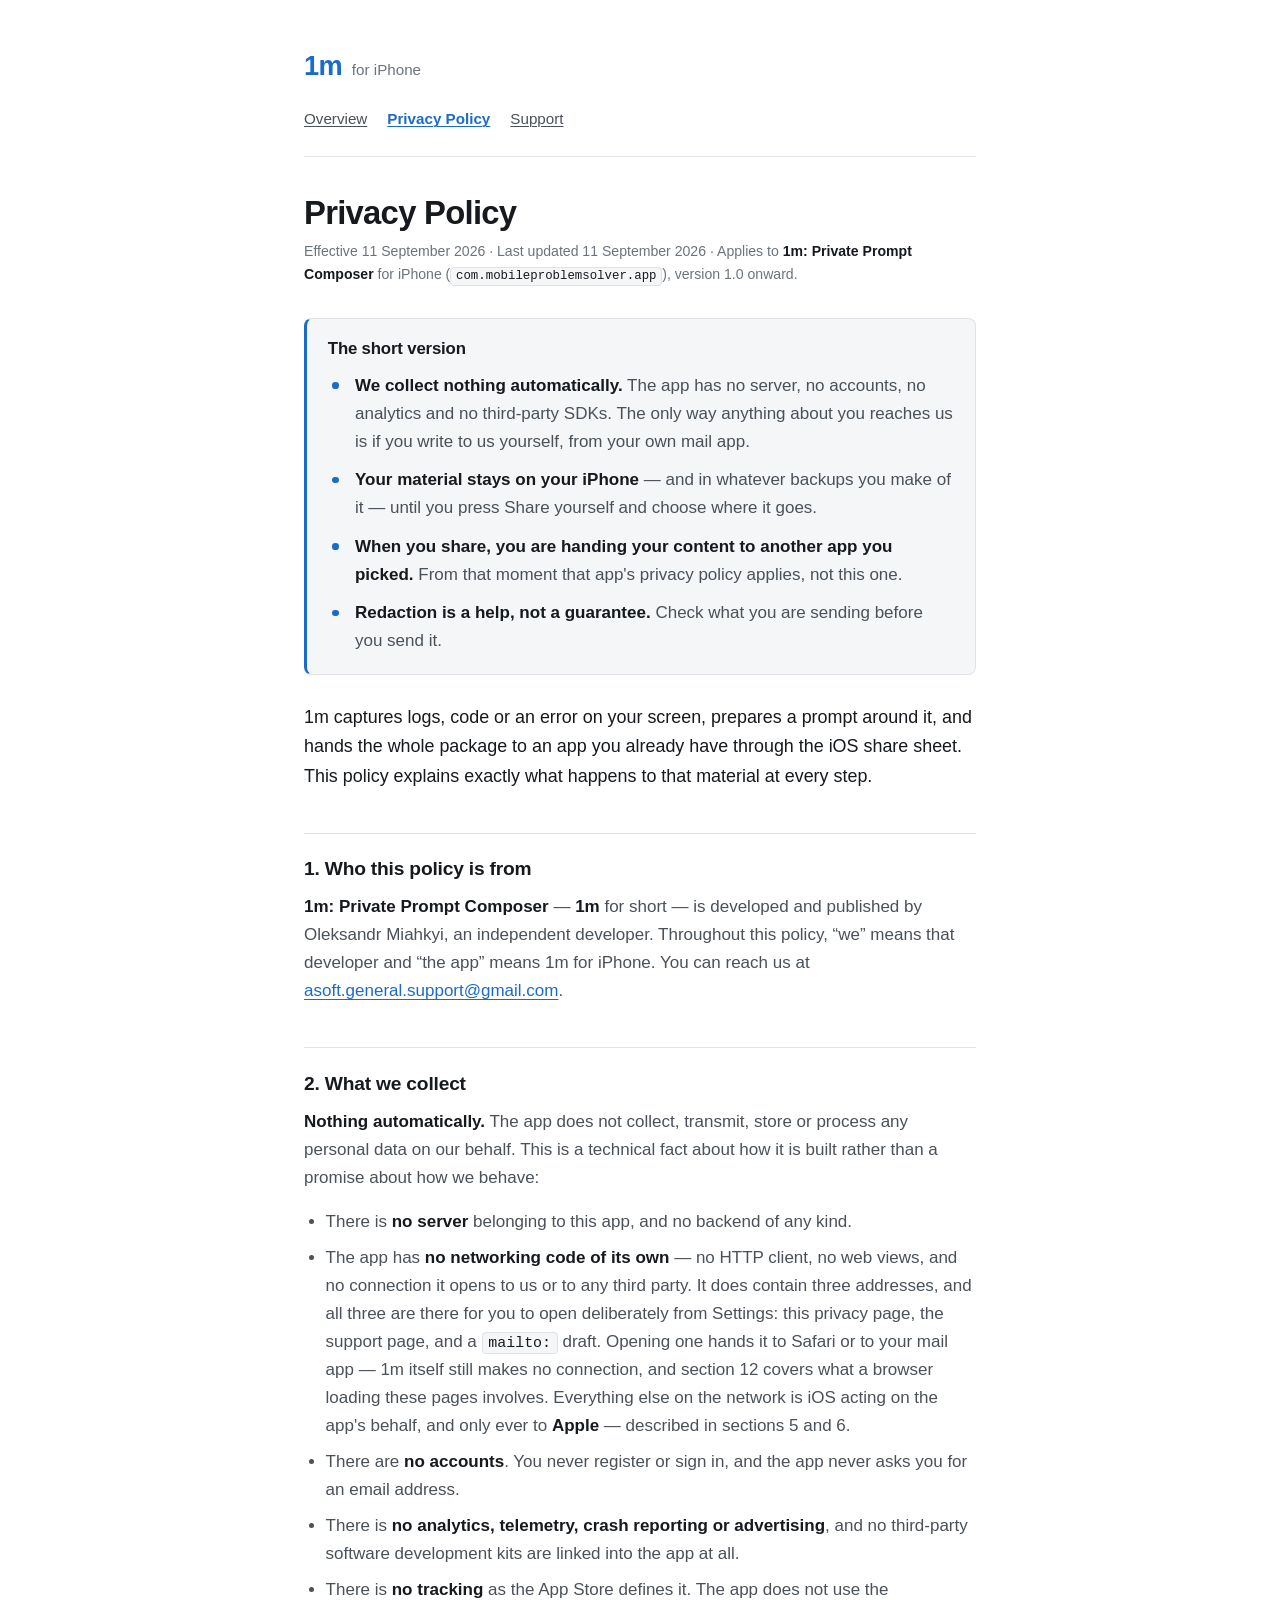
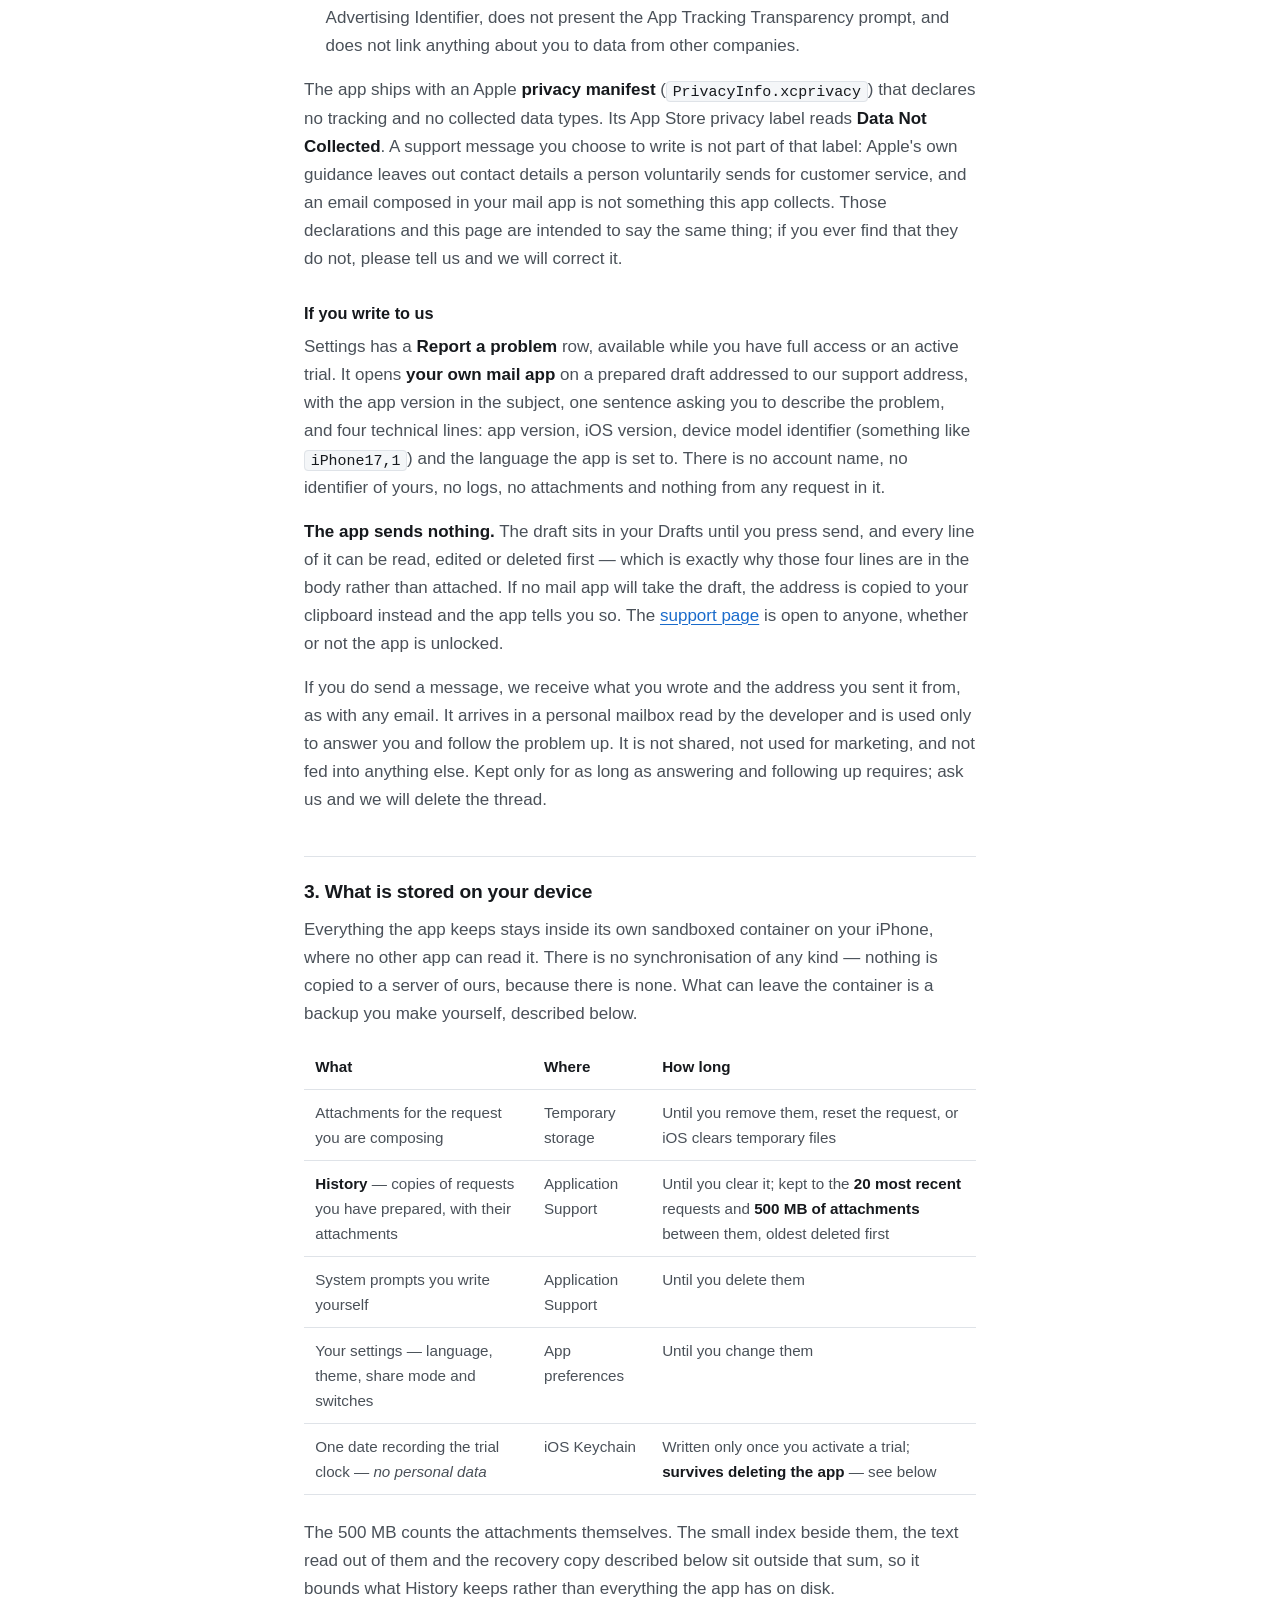
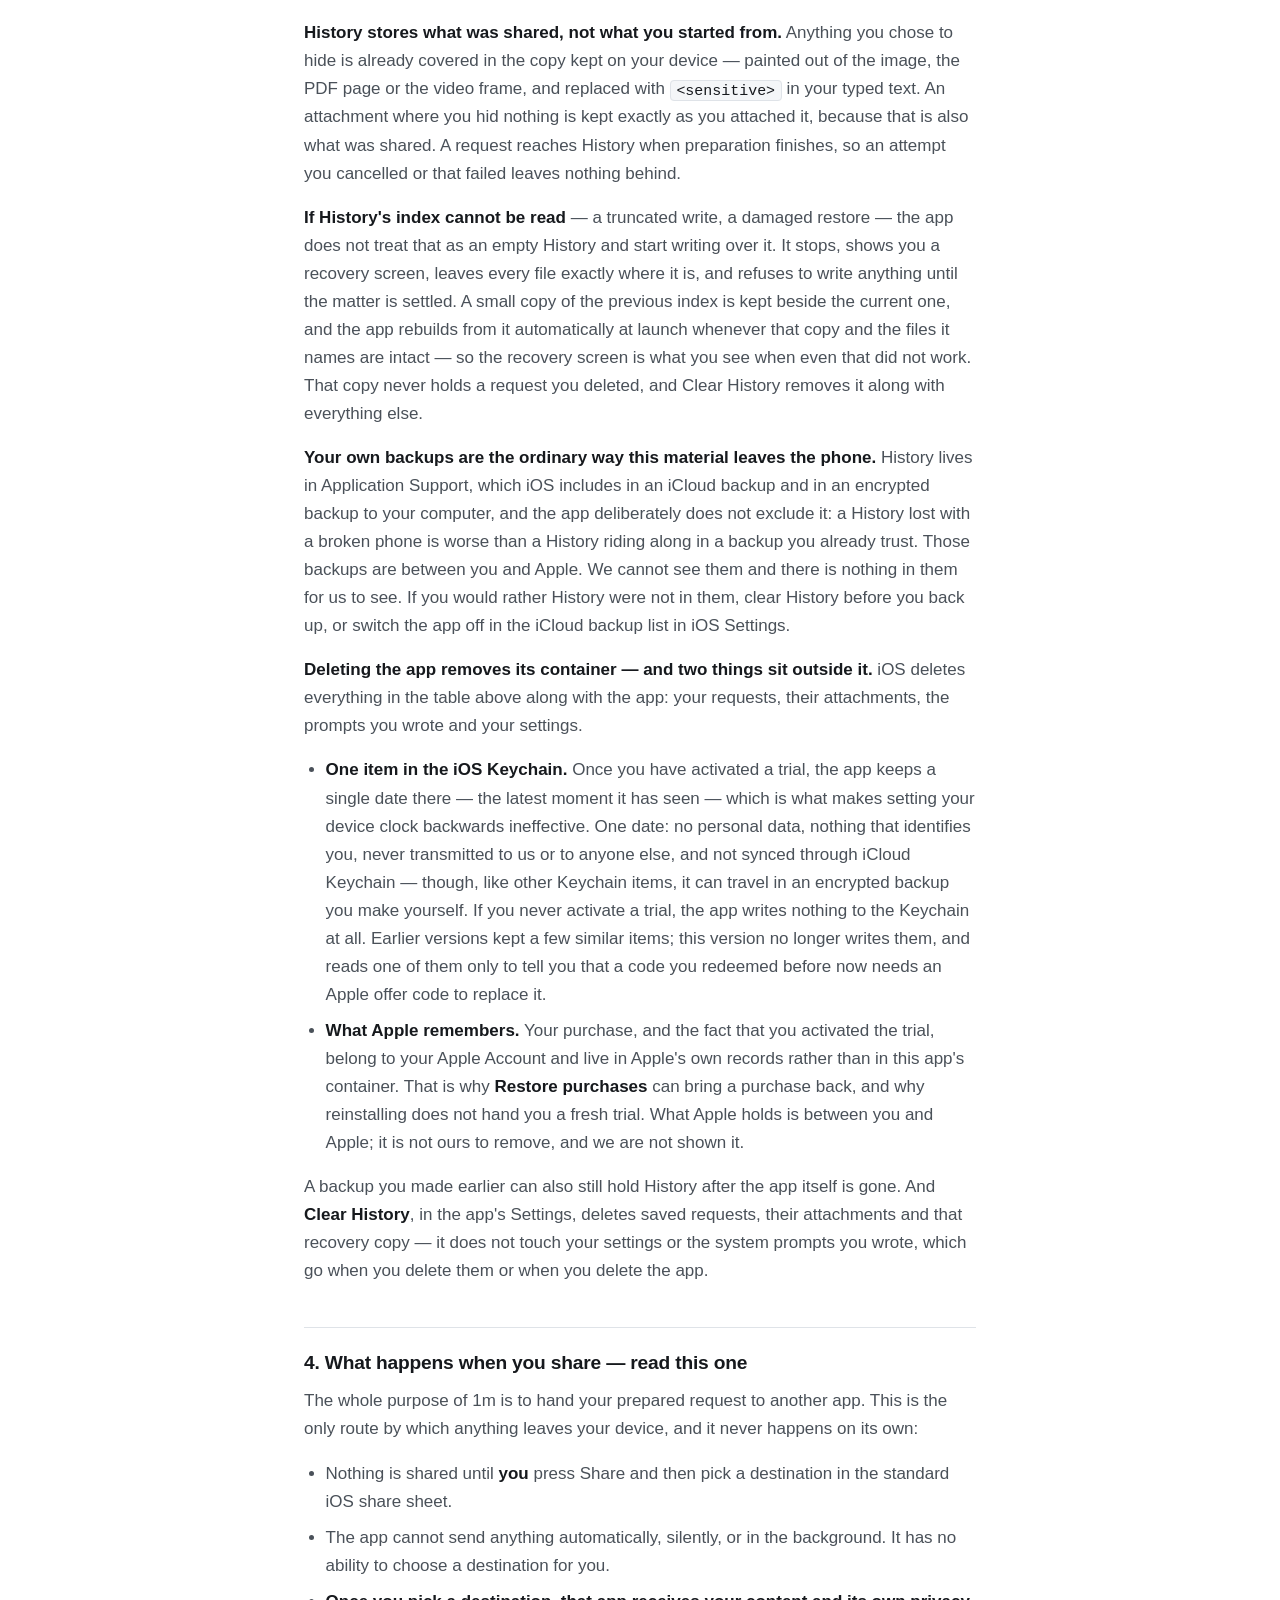
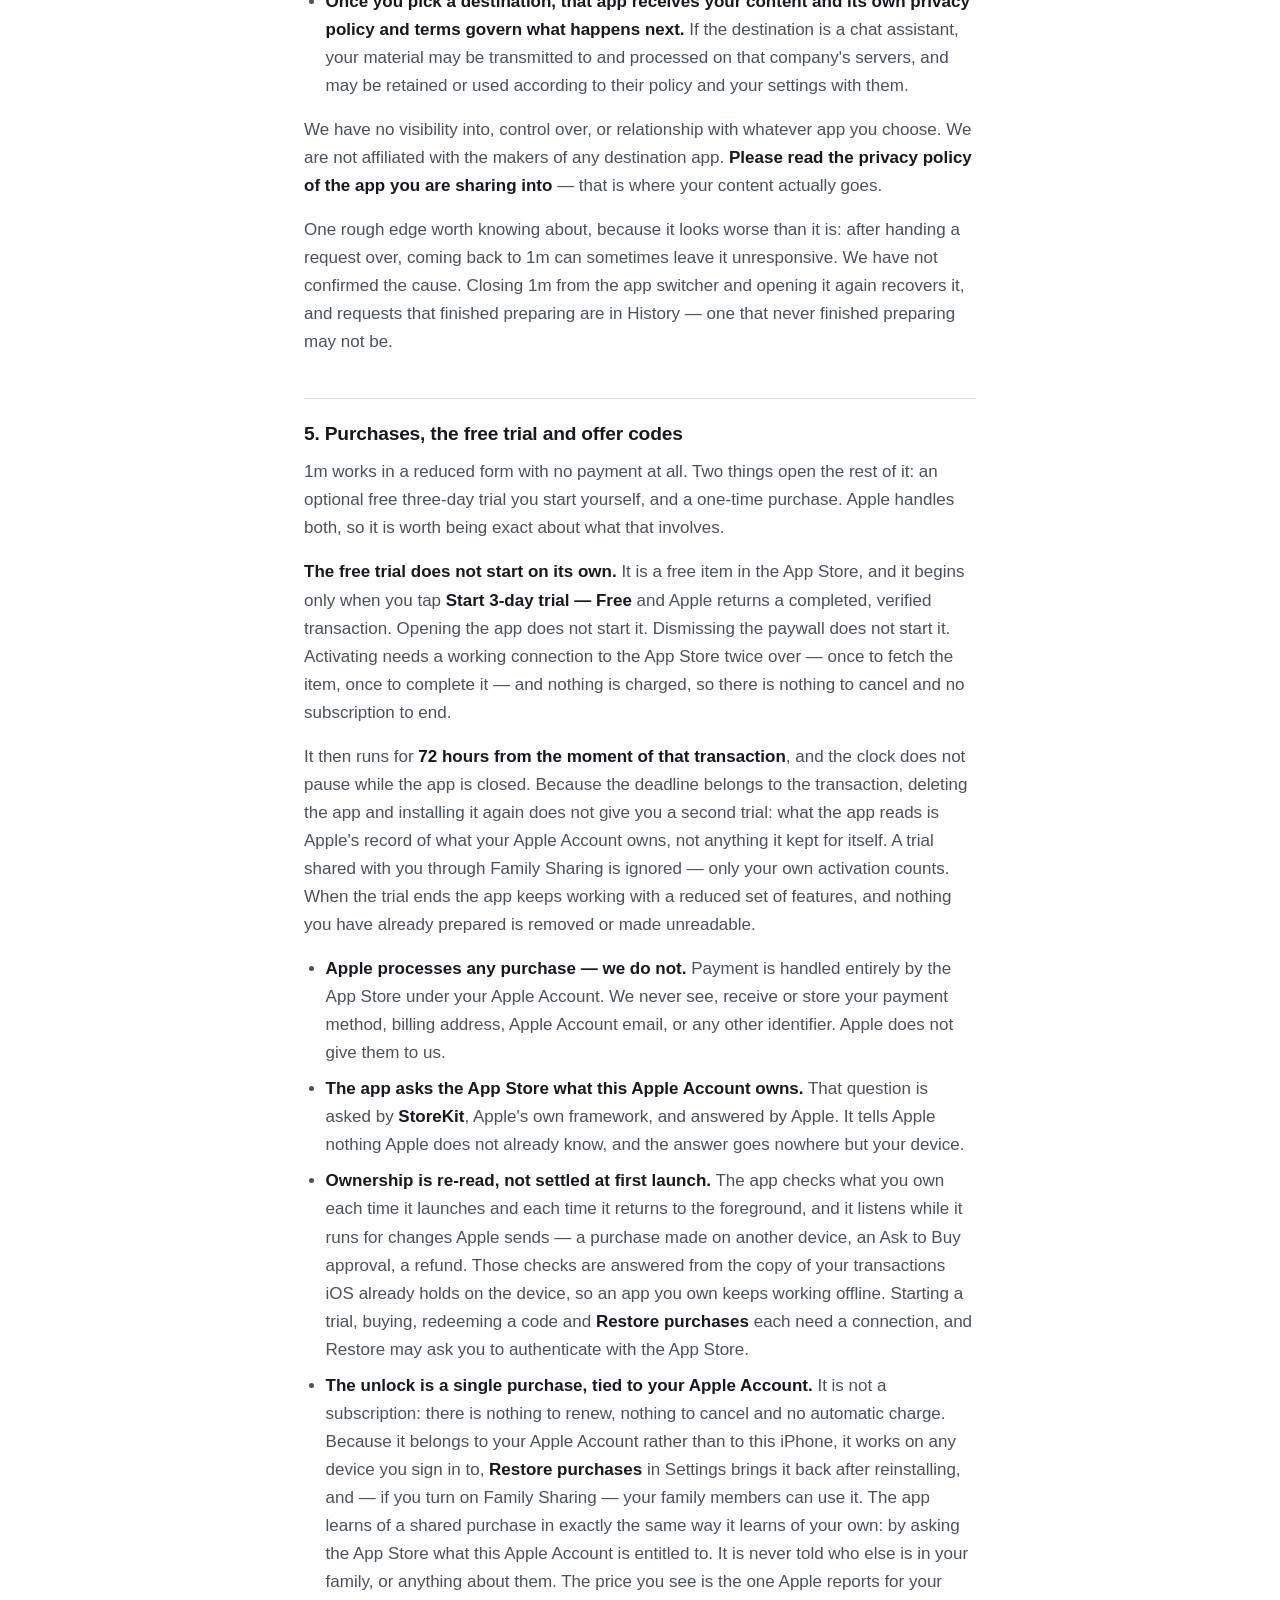
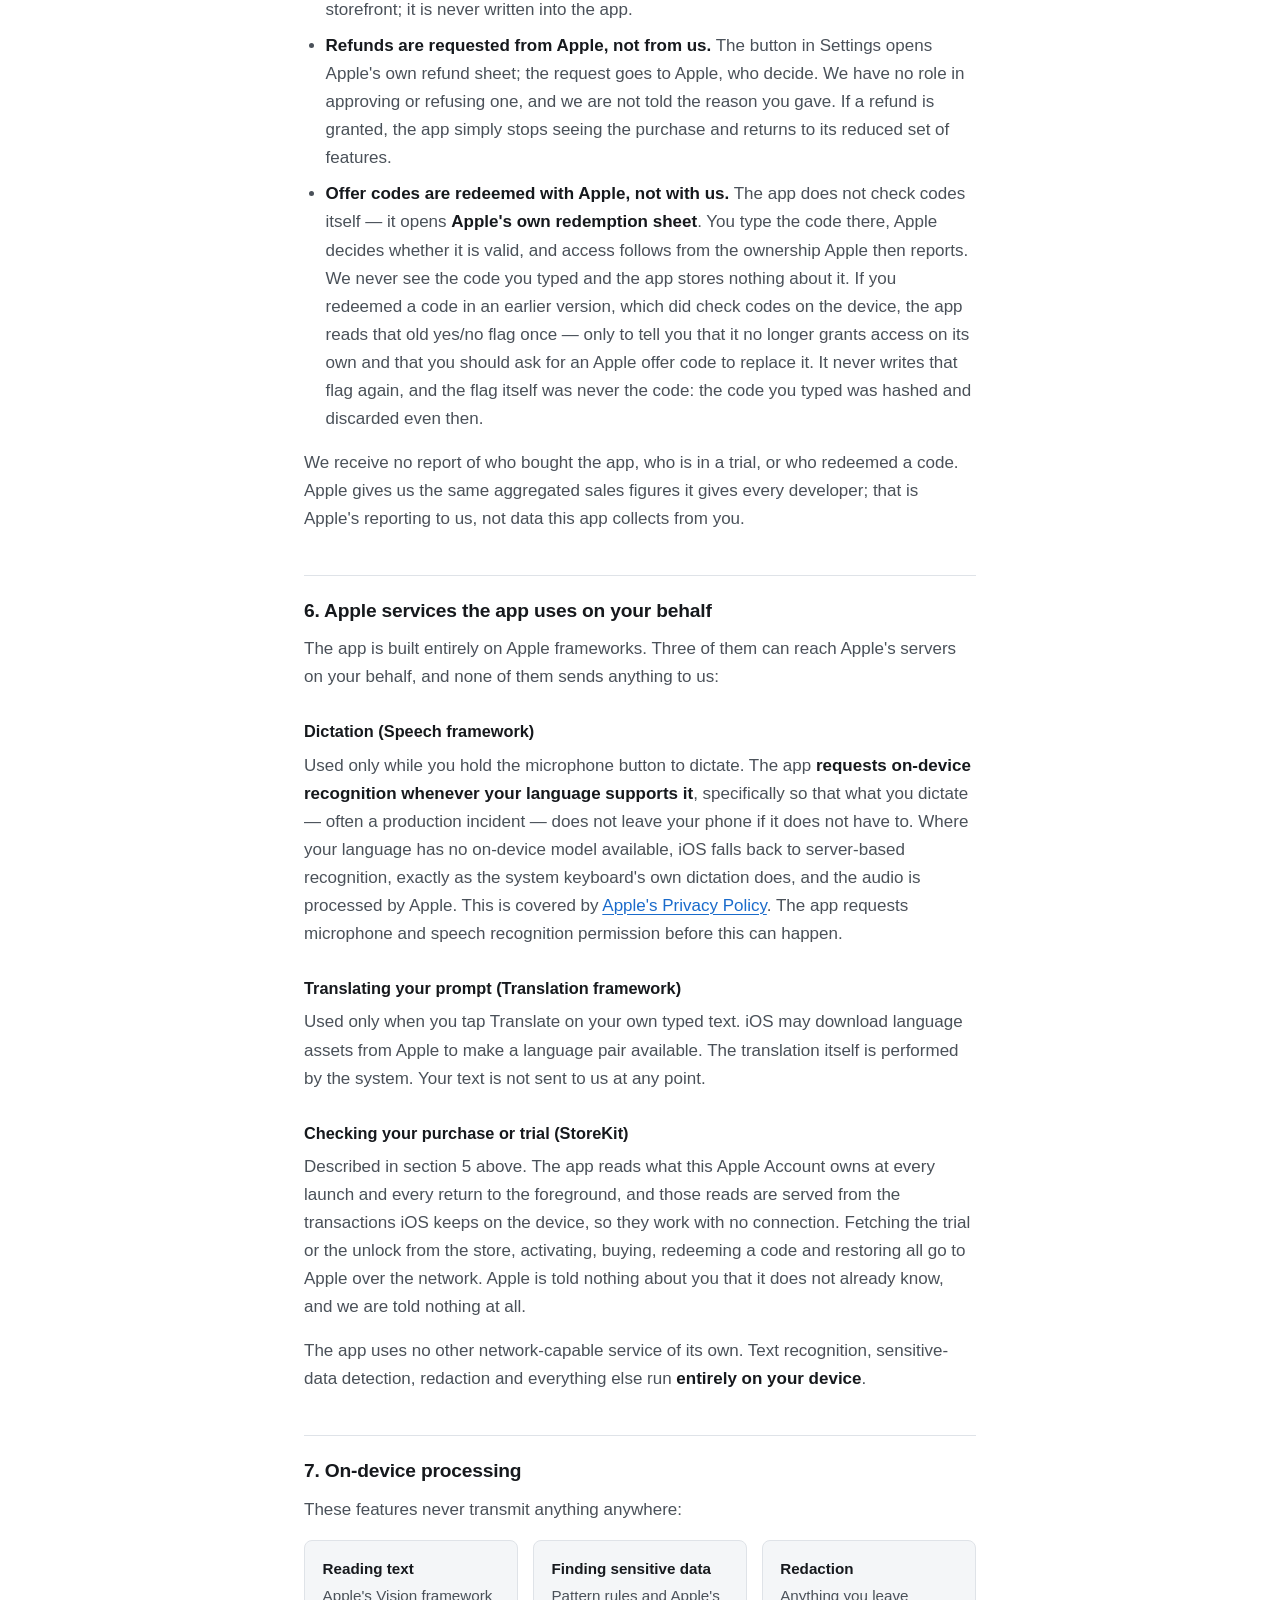
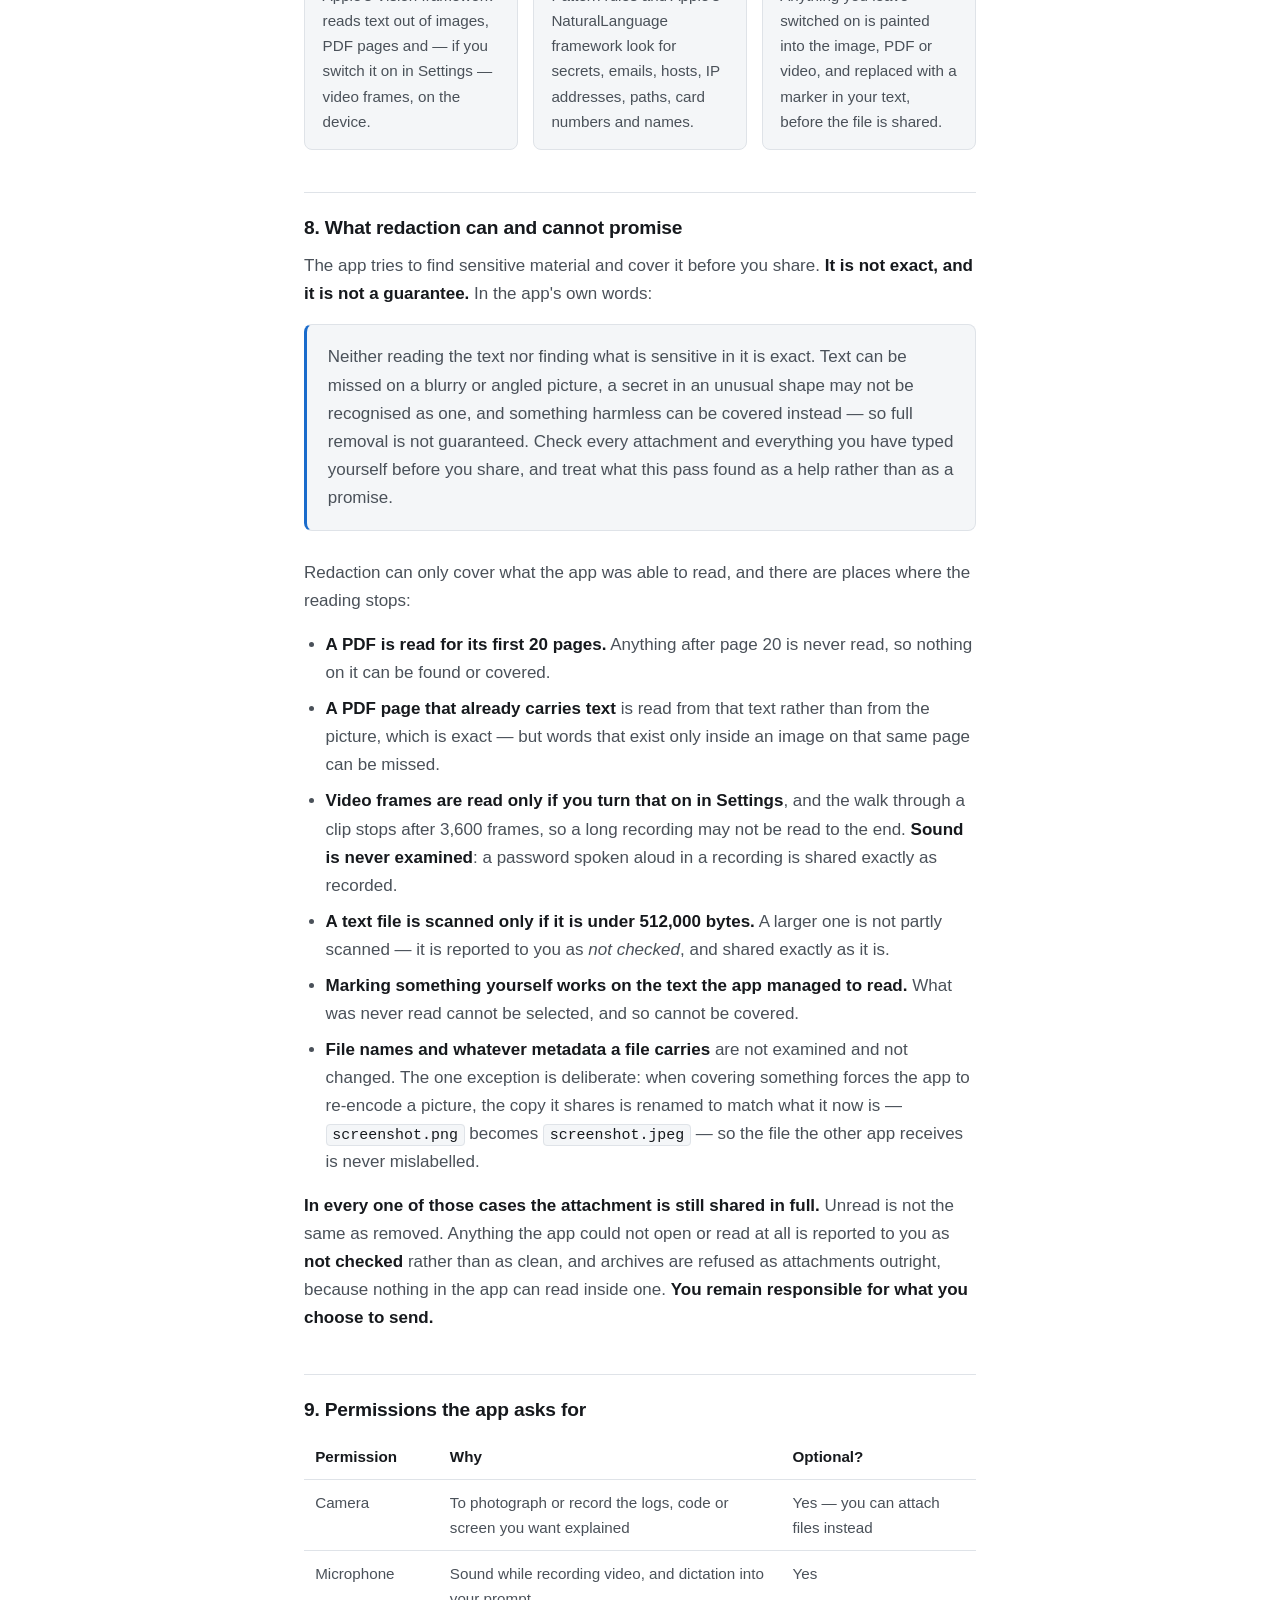
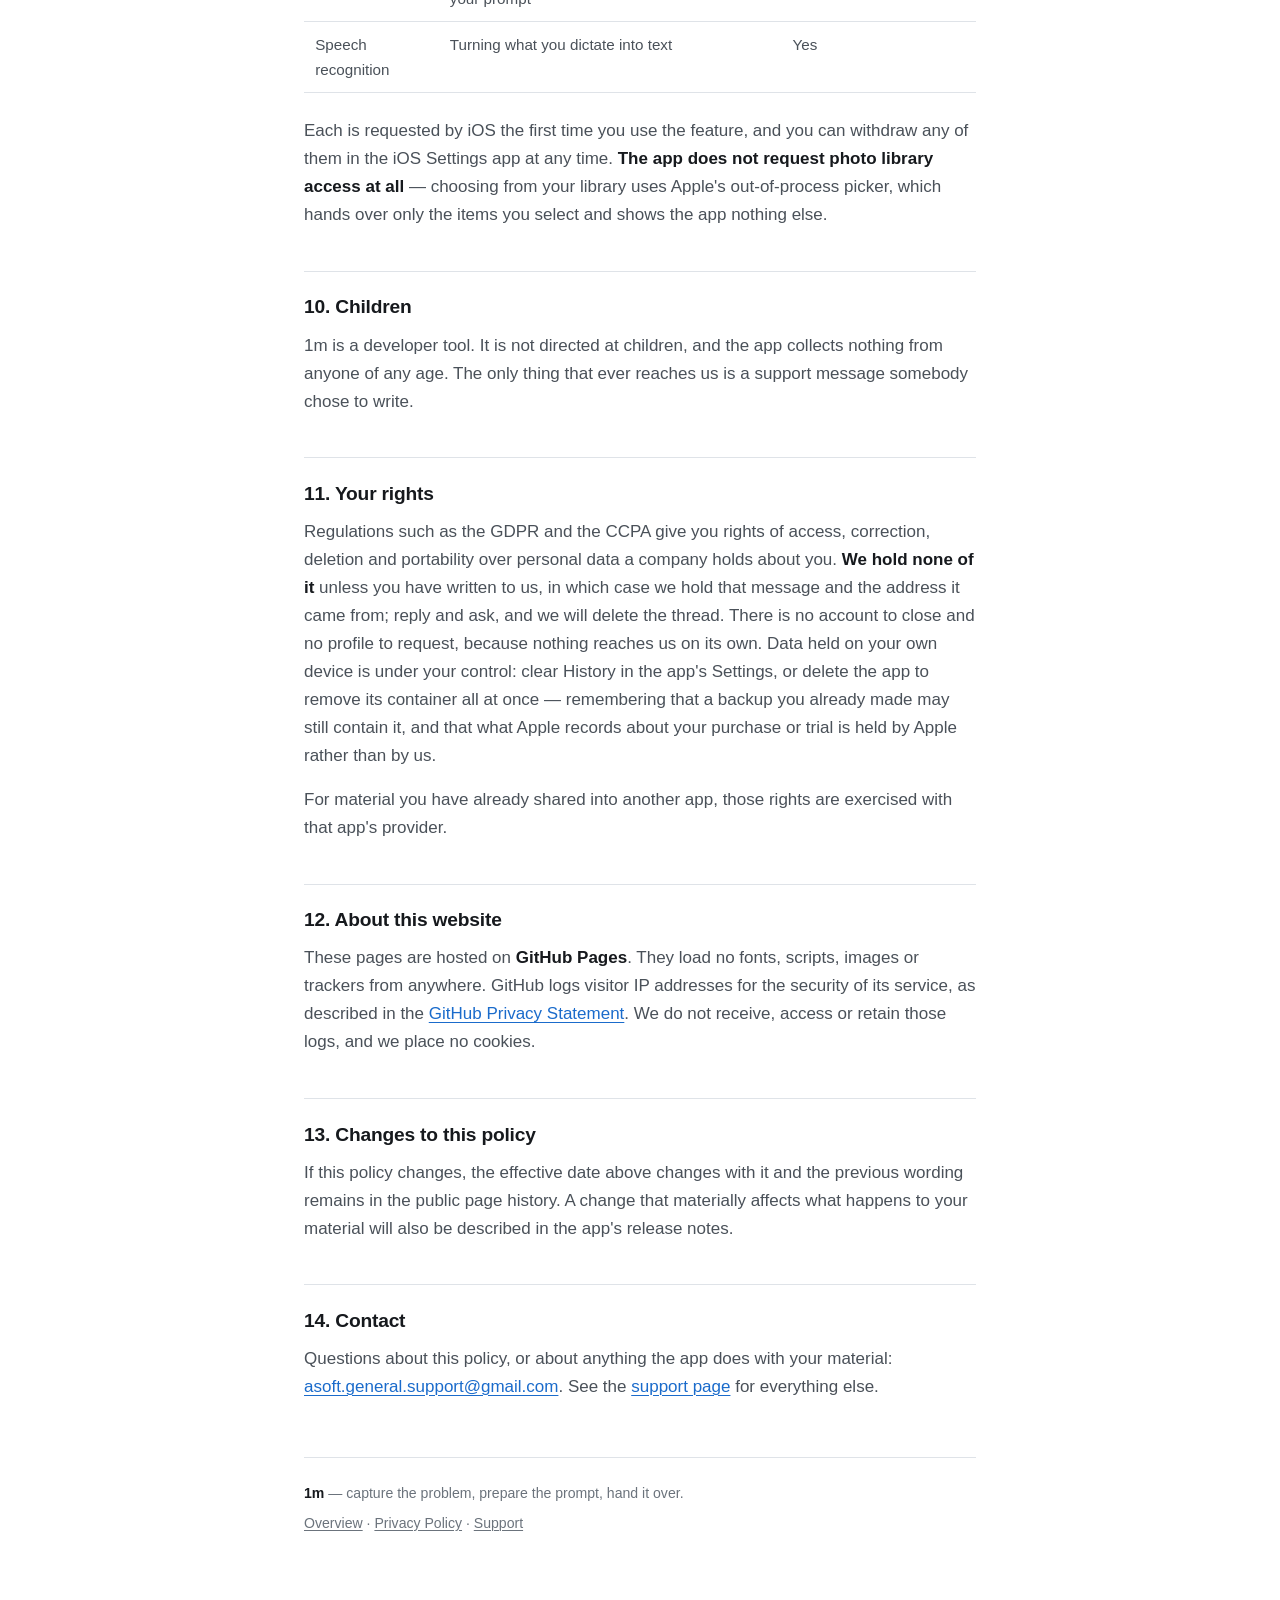
==== commit dec3e176: "Describe the access, storage and redaction the app actually has The pages had drifted from the imple" ====
--- a/privacy/index.html
+++ b/privacy/index.html
@@ -3,8 +3,8 @@
 <head>
 <meta charset="utf-8">
 <meta name="viewport" content="width=device-width, initial-scale=1">
-<title>Privacy Policy — 1m</title>
-<meta name="description" content="Privacy policy for 1m, an iOS app that packages logs and code into a prompt for an LLM app on your phone. No accounts, no servers, no data collected.">
+<title>Privacy Policy — 1m: Private Prompt Composer</title>
+<meta name="description" content="Privacy policy for 1m, an iOS app that packages logs and code into a prompt for an LLM app on your phone. No accounts, no servers, nothing collected automatically.">
 <meta name="color-scheme" content="light dark">
 <link rel="stylesheet" href="../assets/style.css">
 </head>
@@ -23,13 +23,13 @@
 <main>
 
 <h1>Privacy Policy</h1>
-<p class="stamp">Effective 5 September 2026 · Applies to <strong>1m</strong> for iPhone (<code>com.mobileproblemsolver.app</code>), version 1.0 onward.</p>
+<p class="stamp">Effective 11 September 2026 · Last updated 11 September 2026 · Applies to <strong>1m: Private Prompt Composer</strong> for iPhone (<code>com.mobileproblemsolver.app</code>), version 1.0 onward.</p>
 
 <div class="callout">
   <h2>The short version</h2>
   <ul class="summary">
-    <li><strong>We collect nothing.</strong> The app has no server, no accounts, no analytics and no third-party SDKs. Nothing about you or your material is sent to us, because there is nowhere for it to be sent.</li>
-    <li><strong>Your material stays on your iPhone</strong> until you press Share yourself and choose where it goes.</li>
+    <li><strong>We collect nothing automatically.</strong> The app has no server, no accounts, no analytics and no third-party SDKs. The only way anything about you reaches us is if you write to us yourself, from your own mail app.</li>
+    <li><strong>Your material stays on your iPhone</strong> — and in whatever backups you make of it — until you press Share yourself and choose where it goes.</li>
     <li><strong>When you share, you are handing your content to another app you picked.</strong> From that moment that app's privacy policy applies, not this one.</li>
     <li><strong>Redaction is a help, not a guarantee.</strong> Check what you are sending before you send it.</li>
   </ul>
@@ -38,42 +38,48 @@
 <p class="lede">1m captures logs, code or an error on your screen, prepares a prompt around it, and hands the whole package to an app you already have through the iOS share sheet. This policy explains exactly what happens to that material at every step.</p>
 
 <h2>1. Who this policy is from</h2>
-<p>1m is developed and published by Oleksandr Miahkyi, an independent developer. Throughout this policy, “we” means that developer and “the app” means 1m for iPhone. You can reach us at <a href="mailto:asoft.general.support@gmail.com">asoft.general.support@gmail.com</a>.</p>
+<p><strong>1m: Private Prompt Composer</strong> — <strong>1m</strong> for short — is developed and published by Oleksandr Miahkyi, an independent developer. Throughout this policy, “we” means that developer and “the app” means 1m for iPhone. You can reach us at <a href="mailto:asoft.general.support@gmail.com">asoft.general.support@gmail.com</a>.</p>
 
-<h2>2. What we collect: nothing</h2>
-<p>The app does not collect, transmit, store or process any personal data on our behalf. This is a technical fact about how it is built rather than a promise about how we behave:</p>
+<h2>2. What we collect</h2>
+<p><strong>Nothing automatically.</strong> The app does not collect, transmit, store or process any personal data on our behalf. This is a technical fact about how it is built rather than a promise about how we behave:</p>
 <ul>
   <li>There is <strong>no server</strong> belonging to this app, and no backend of any kind.</li>
-  <li>The app contains <strong>no networking code of its own</strong> — no HTTP client, no web views, and not one web address anywhere in its source. It never opens a connection to us or to any third party. The only network activity is iOS acting on the app's behalf, and only ever to <strong>Apple</strong>: checking your purchase or trial with the App Store, and the two features described further down. None of it reaches a server of ours, because there is none.</li>
-  <li>There are <strong>no accounts</strong>. You never register, sign in, or give us an email address.</li>
+  <li>The app has <strong>no networking code of its own</strong> — no HTTP client, no web views, and no connection it opens to us or to any third party. It does contain three addresses, and all three are there for you to open deliberately from Settings: this privacy page, the support page, and a <code>mailto:</code> draft. Opening one hands it to Safari or to your mail app — 1m itself still makes no connection, and section 12 covers what a browser loading these pages involves. Everything else on the network is iOS acting on the app's behalf, and only ever to <strong>Apple</strong> — described in sections 5 and 6.</li>
+  <li>There are <strong>no accounts</strong>. You never register or sign in, and the app never asks you for an email address.</li>
   <li>There is <strong>no analytics, telemetry, crash reporting or advertising</strong>, and no third-party software development kits are linked into the app at all.</li>
   <li>There is <strong>no tracking</strong> as the App Store defines it. The app does not use the Advertising Identifier, does not present the App Tracking Transparency prompt, and does not link anything about you to data from other companies.</li>
 </ul>
-<p>The app ships with an Apple <strong>privacy manifest</strong> (<code>PrivacyInfo.xcprivacy</code>) that declares no tracking and no collected data types. Its App Store privacy label reads <strong>Data Not Collected</strong>. Those two declarations and this page are intended to say the same thing; if you ever find that they do not, please tell us and we will correct it.</p>
+<p>The app ships with an Apple <strong>privacy manifest</strong> (<code>PrivacyInfo.xcprivacy</code>) that declares no tracking and no collected data types. Its App Store privacy label reads <strong>Data Not Collected</strong>. A support message you choose to write is not part of that label: Apple's own guidance leaves out contact details a person voluntarily sends for customer service, and an email composed in your mail app is not something this app collects. Those declarations and this page are intended to say the same thing; if you ever find that they do not, please tell us and we will correct it.</p>
+
+<h3>If you write to us</h3>
+<p>Settings has a <strong>Report a problem</strong> row, available while you have full access or an active trial. It opens <strong>your own mail app</strong> on a prepared draft addressed to our support address, with the app version in the subject, one sentence asking you to describe the problem, and four technical lines: app version, iOS version, device model identifier (something like <code>iPhone17,1</code>) and the language the app is set to. There is no account name, no identifier of yours, no logs, no attachments and nothing from any request in it.</p>
+<p><strong>The app sends nothing.</strong> The draft sits in your Drafts until you press send, and every line of it can be read, edited or deleted first — which is exactly why those four lines are in the body rather than attached. If no mail app will take the draft, the address is copied to your clipboard instead and the app tells you so. The <a href="../support/">support page</a> is open to anyone, whether or not the app is unlocked.</p>
+<p>If you do send a message, we receive what you wrote and the address you sent it from, as with any email. It arrives in a personal mailbox read by the developer and is used only to answer you and follow the problem up. It is not shared, not used for marketing, and not fed into anything else. Kept only for as long as answering and following up requires; ask us and we will delete the thread.</p>
 
 <h2>3. What is stored on your device</h2>
-<p>Everything the app keeps stays inside its own sandboxed container on your iPhone, where no other app can read it.</p>
+<p>Everything the app keeps stays inside its own sandboxed container on your iPhone, where no other app can read it. There is no synchronisation of any kind — nothing is copied to a server of ours, because there is none. What can leave the container is a backup you make yourself, described below.</p>
 <div class="tablewrap">
 <table>
   <thead><tr><th>What</th><th>Where</th><th>How long</th></tr></thead>
   <tbody>
     <tr><td>Attachments for the request you are composing</td><td>Temporary storage</td><td>Until you remove them, reset the request, or iOS clears temporary files</td></tr>
-    <tr><td><strong>History</strong> — copies of requests you have prepared, with their attachments</td><td>Application Support</td><td>Until you clear it; automatically capped at the <strong>20 most recent</strong> requests and <strong>500 MB</strong> in total, oldest deleted first</td></tr>
+    <tr><td><strong>History</strong> — copies of requests you have prepared, with their attachments</td><td>Application Support</td><td>Until you clear it; kept to the <strong>20 most recent</strong> requests and <strong>500 MB of attachments</strong> between them, oldest deleted first</td></tr>
     <tr><td>System prompts you write yourself</td><td>Application Support</td><td>Until you delete them</td></tr>
     <tr><td>Your settings — language, theme, share mode and switches</td><td>App preferences</td><td>Until you change them</td></tr>
-    <tr><td>Four small items recording your trial or purchase — <em>no personal data</em></td><td>iOS Keychain</td><td><strong>Survives deleting the app</strong>, by design — see below</td></tr>
+    <tr><td>One date recording the trial clock — <em>no personal data</em></td><td>iOS Keychain</td><td>Written only once you activate a trial; <strong>survives deleting the app</strong> — see below</td></tr>
   </tbody>
 </table>
 </div>
-<p><strong>History stores the redacted version, never the original.</strong> If you chose to hide something before sharing, the copy kept on your device is the one with it already covered — painted out of the image, the PDF page or the video frame, and replaced with <code>&lt;sensitive&gt;</code> in your typed text. What you asked to hide is not written to long-term storage in the clear.</p>
-<p><strong>Deleting the app removes everything above — with four deliberate exceptions.</strong> iOS deletes the app's entire container, so your requests, attachments, prompts and settings go with it. Four small items in the iOS Keychain survive on purpose, because they are what stops reinstalling the app from silently restarting a finished free trial:</p>
+<p>The 500 MB counts the attachments themselves. The small index beside them, the text read out of them and the recovery copy described below sit outside that sum, so it bounds what History keeps rather than everything the app has on disk.</p>
+<p><strong>History stores what was shared, not what you started from.</strong> Anything you chose to hide is already covered in the copy kept on your device — painted out of the image, the PDF page or the video frame, and replaced with <code>&lt;sensitive&gt;</code> in your typed text. An attachment where you hid nothing is kept exactly as you attached it, because that is also what was shared. A request reaches History when preparation finishes, so an attempt you cancelled or that failed leaves nothing behind.</p>
+<p><strong>If History's index cannot be read</strong> — a truncated write, a damaged restore — the app does not treat that as an empty History and start writing over it. It stops, shows you a recovery screen, leaves every file exactly where it is, and refuses to write anything until the matter is settled. A small copy of the previous index is kept beside the current one, and the app rebuilds from it automatically at launch whenever that copy and the files it names are intact — so the recovery screen is what you see when even that did not work. That copy never holds a request you deleted, and Clear History removes it along with everything else.</p>
+<p><strong>Your own backups are the ordinary way this material leaves the phone.</strong> History lives in Application Support, which iOS includes in an iCloud backup and in an encrypted backup to your computer, and the app deliberately does not exclude it: a History lost with a broken phone is worse than a History riding along in a backup you already trust. Those backups are between you and Apple. We cannot see them and there is nothing in them for us to see. If you would rather History were not in them, clear History before you back up, or switch the app off in the iCloud backup list in iOS Settings.</p>
+<p><strong>Deleting the app removes its container — and two things sit outside it.</strong> iOS deletes everything in the table above along with the app: your requests, their attachments, the prompts you wrote and your settings.</p>
 <ul>
-  <li>the date this app first ran on this iPhone, which is when your free trial began;</li>
-  <li>the date this Apple Account first downloaded the app, as reported by the App Store;</li>
-  <li>a yes/no flag recording that a valid access code was entered;</li>
-  <li>the most recent date the app has seen, which is what makes setting your device clock backwards ineffective.</li>
+  <li><strong>One item in the iOS Keychain.</strong> Once you have activated a trial, the app keeps a single date there — the latest moment it has seen — which is what makes setting your device clock backwards ineffective. One date: no personal data, nothing that identifies you, never transmitted to us or to anyone else, and not synced through iCloud Keychain — though, like other Keychain items, it can travel in an encrypted backup you make yourself. If you never activate a trial, the app writes nothing to the Keychain at all. Earlier versions kept a few similar items; this version no longer writes them, and reads one of them only to tell you that a code you redeemed before now needs an Apple offer code to replace it.</li>
+  <li><strong>What Apple remembers.</strong> Your purchase, and the fact that you activated the trial, belong to your Apple Account and live in Apple's own records rather than in this app's container. That is why <strong>Restore purchases</strong> can bring a purchase back, and why reinstalling does not hand you a fresh trial. What Apple holds is between you and Apple; it is not ours to remove, and we are not shown it.</li>
 </ul>
-<p><strong>None of the four contains personal data or identifies you</strong>, none is transmitted to us or to anyone else, and none is synchronised off your device. Three dates and a yes/no flag is the whole of it. You can also clear History at any time from Settings inside the app.</p>
+<p>A backup you made earlier can also still hold History after the app itself is gone. And <strong>Clear History</strong>, in the app's Settings, deletes saved requests, their attachments and that recovery copy — it does not touch your settings or the system prompts you wrote, which go when you delete them or when you delete the app.</p>
 
 <h2>4. What happens when you share — read this one</h2>
 <p>The whole purpose of 1m is to hand your prepared request to another app. This is the only route by which anything leaves your device, and it never happens on its own:</p>
@@ -83,34 +89,36 @@
   <li><strong>Once you pick a destination, that app receives your content and its own privacy policy and terms govern what happens next.</strong> If the destination is a chat assistant, your material may be transmitted to and processed on that company's servers, and may be retained or used according to their policy and your settings with them.</li>
 </ul>
 <p>We have no visibility into, control over, or relationship with whatever app you choose. We are not affiliated with the makers of any destination app. <strong>Please read the privacy policy of the app you are sharing into</strong> — that is where your content actually goes.</p>
+<p>One rough edge worth knowing about, because it looks worse than it is: after handing a request over, coming back to 1m can sometimes leave it unresponsive. We have not confirmed the cause. Closing 1m from the app switcher and opening it again recovers it, and requests that finished preparing are in History — one that never finished preparing may not be.</p>
 
-<h2>5. Purchases, the free trial and access codes</h2>
-<p>1m offers a free trial and a one-time paid unlock. Deciding which applies means asking Apple a question, so it is worth being exact about what that involves.</p>
-<p><strong>The free trial runs for three days from the first time you open the app on this iPhone.</strong> It does not need an internet connection to begin, and it does not restart if you delete the app and install it again. If more than thirty days have passed since this Apple Account downloaded the app, the trial has already closed by the time you first open it; that limit is the only thing preventing the trial from being restarted indefinitely. When the trial ends the app keeps working with a reduced set of features — nothing you have already prepared is removed or made unreadable.</p>
+<h2>5. Purchases, the free trial and offer codes</h2>
+<p>1m works in a reduced form with no payment at all. Two things open the rest of it: an optional free three-day trial you start yourself, and a one-time purchase. Apple handles both, so it is worth being exact about what that involves.</p>
+<p><strong>The free trial does not start on its own.</strong> It is a free item in the App Store, and it begins only when you tap <strong>Start 3-day trial — Free</strong> and Apple returns a completed, verified transaction. Opening the app does not start it. Dismissing the paywall does not start it. Activating needs a working connection to the App Store twice over — once to fetch the item, once to complete it — and nothing is charged, so there is nothing to cancel and no subscription to end.</p>
+<p>It then runs for <strong>72 hours from the moment of that transaction</strong>, and the clock does not pause while the app is closed. Because the deadline belongs to the transaction, deleting the app and installing it again does not give you a second trial: what the app reads is Apple's record of what your Apple Account owns, not anything it kept for itself. A trial shared with you through Family Sharing is ignored — only your own activation counts. When the trial ends the app keeps working with a reduced set of features, and nothing you have already prepared is removed or made unreadable.</p>
 <ul>
   <li><strong>Apple processes any purchase — we do not.</strong> Payment is handled entirely by the App Store under your Apple Account. We never see, receive or store your payment method, billing address, Apple Account email, or any other identifier. Apple does not give them to us.</li>
-  <li><strong>The app asks the App Store what you already own</strong>, and when this Apple Account first downloaded the app. That request is made by <strong>StoreKit</strong>, Apple's own framework, and is answered by Apple. It tells Apple nothing Apple does not already know, and the answer goes nowhere but your device.</li>
-  <li><strong>The answer is cached on your device, so the question is asked once.</strong> After that the app works offline indefinitely. It never asks you for your App Store password in order to re-check.</li>
-  <li><strong>The unlock is a single purchase, tied to your Apple Account.</strong> It is not a subscription: there is nothing to renew and nothing to cancel. Because it belongs to your Apple Account rather than to this iPhone, it works on any device you sign in to, <strong>Restore purchases</strong> in Settings brings it back after reinstalling, and — if you turn on Family Sharing — your family members can use it. The app learns of a shared purchase in exactly the same way it learns of your own: by asking the App Store what this Apple Account is entitled to. It is never told who else is in your family, or anything about them.</li>
+  <li><strong>The app asks the App Store what this Apple Account owns.</strong> That question is asked by <strong>StoreKit</strong>, Apple's own framework, and answered by Apple. It tells Apple nothing Apple does not already know, and the answer goes nowhere but your device.</li>
+  <li><strong>Ownership is re-read, not settled at first launch.</strong> The app checks what you own each time it launches and each time it returns to the foreground, and it listens while it runs for changes Apple sends — a purchase made on another device, an Ask to Buy approval, a refund. Those checks are answered from the copy of your transactions iOS already holds on the device, so an app you own keeps working offline. Starting a trial, buying, redeeming a code and <strong>Restore purchases</strong> each need a connection, and Restore may ask you to authenticate with the App Store.</li>
+  <li><strong>The unlock is a single purchase, tied to your Apple Account.</strong> It is not a subscription: there is nothing to renew, nothing to cancel and no automatic charge. Because it belongs to your Apple Account rather than to this iPhone, it works on any device you sign in to, <strong>Restore purchases</strong> in Settings brings it back after reinstalling, and — if you turn on Family Sharing — your family members can use it. The app learns of a shared purchase in exactly the same way it learns of your own: by asking the App Store what this Apple Account is entitled to. It is never told who else is in your family, or anything about them. The price you see is the one Apple reports for your storefront; it is never written into the app.</li>
   <li><strong>Refunds are requested from Apple, not from us.</strong> The button in Settings opens Apple's own refund sheet; the request goes to Apple, who decide. We have no role in approving or refusing one, and we are not told the reason you gave. If a refund is granted, the app simply stops seeing the purchase and returns to its reduced set of features.</li>
-  <li><strong>Access codes are never stored and never transmitted.</strong> If you enter one, it is hashed on your device (SHA-256, using Apple's <strong>CryptoKit</strong>) and compared against hashes built into the app. The code you typed is not saved, not sent anywhere, and cannot be recovered from what is kept — which is only a yes/no flag saying that a valid code was entered.</li>
+  <li><strong>Offer codes are redeemed with Apple, not with us.</strong> The app does not check codes itself — it opens <strong>Apple's own redemption sheet</strong>. You type the code there, Apple decides whether it is valid, and access follows from the ownership Apple then reports. We never see the code you typed and the app stores nothing about it. If you redeemed a code in an earlier version, which did check codes on the device, the app reads that old yes/no flag once — only to tell you that it no longer grants access on its own and that you should ask for an Apple offer code to replace it. It never writes that flag again, and the flag itself was never the code: the code you typed was hashed and discarded even then.</li>
 </ul>
 <p>We receive no report of who bought the app, who is in a trial, or who redeemed a code. Apple gives us the same aggregated sales figures it gives every developer; that is Apple's reporting to us, not data this app collects from you.</p>
 
 <h2>6. Apple services the app uses on your behalf</h2>
-<p>The app is built entirely on Apple frameworks. Two of them can contact Apple's servers, and neither sends anything to us:</p>
+<p>The app is built entirely on Apple frameworks. Three of them can reach Apple's servers on your behalf, and none of them sends anything to us:</p>
 <h3>Dictation (Speech framework)</h3>
 <p>Used only while you hold the microphone button to dictate. The app <strong>requests on-device recognition whenever your language supports it</strong>, specifically so that what you dictate — often a production incident — does not leave your phone if it does not have to. Where your language has no on-device model available, iOS falls back to server-based recognition, exactly as the system keyboard's own dictation does, and the audio is processed by Apple. This is covered by <a href="https://www.apple.com/legal/privacy/" rel="noopener">Apple's Privacy Policy</a>. The app requests microphone and speech recognition permission before this can happen.</p>
 <h3>Translating your prompt (Translation framework)</h3>
 <p>Used only when you tap Translate on your own typed text. iOS may download language assets from Apple to make a language pair available. The translation itself is performed by the system. Your text is not sent to us at any point.</p>
 <h3>Checking your purchase or trial (StoreKit)</h3>
-<p>Described in section 5 above. iOS contacts the App Store to confirm what this Apple Account owns; the result is cached on your device so it happens once rather than on every launch.</p>
-<p>The app uses no other network-capable service. Text recognition, sensitive-data detection, redaction and everything else run <strong>entirely on your device</strong>.</p>
+<p>Described in section 5 above. The app reads what this Apple Account owns at every launch and every return to the foreground, and those reads are served from the transactions iOS keeps on the device, so they work with no connection. Fetching the trial or the unlock from the store, activating, buying, redeeming a code and restoring all go to Apple over the network. Apple is told nothing about you that it does not already know, and we are told nothing at all.</p>
+<p>The app uses no other network-capable service of its own. Text recognition, sensitive-data detection, redaction and everything else run <strong>entirely on your device</strong>.</p>
 
 <h2>7. On-device processing</h2>
 <p>These features never transmit anything anywhere:</p>
 <ul class="grid">
-  <li><b>Reading text</b>Apple's Vision framework reads text out of images, PDF pages and video frames on the device.</li>
+  <li><b>Reading text</b>Apple's Vision framework reads text out of images, PDF pages and — if you switch it on in Settings — video frames, on the device.</li>
   <li><b>Finding sensitive data</b>Pattern rules and Apple's NaturalLanguage framework look for secrets, emails, hosts, IP addresses, paths, card numbers and names.</li>
   <li><b>Redaction</b>Anything you leave switched on is painted into the image, PDF or video, and replaced with a marker in your text, before the file is shared.</li>
 </ul>
@@ -120,7 +128,16 @@
 <div class="callout">
 <p>Neither reading the text nor finding what is sensitive in it is exact. Text can be missed on a blurry or angled picture, a secret in an unusual shape may not be recognised as one, and something harmless can be covered instead — so full removal is not guaranteed. Check every attachment and everything you have typed yourself before you share, and treat what this pass found as a help rather than as a promise.</p>
 </div>
-<p>Redaction can only cover what the app was able to read. Anything it could not open or read is reported to you as <strong>not checked</strong> rather than as clean. Archives are refused as attachments outright, because nothing in the app can read inside one. <strong>You remain responsible for what you choose to send.</strong></p>
+<p>Redaction can only cover what the app was able to read, and there are places where the reading stops:</p>
+<ul>
+  <li><strong>A PDF is read for its first 20 pages.</strong> Anything after page 20 is never read, so nothing on it can be found or covered.</li>
+  <li><strong>A PDF page that already carries text</strong> is read from that text rather than from the picture, which is exact — but words that exist only inside an image on that same page can be missed.</li>
+  <li><strong>Video frames are read only if you turn that on in Settings</strong>, and the walk through a clip stops after 3,600 frames, so a long recording may not be read to the end. <strong>Sound is never examined</strong>: a password spoken aloud in a recording is shared exactly as recorded.</li>
+  <li><strong>A text file is scanned only if it is under 512,000 bytes.</strong> A larger one is not partly scanned — it is reported to you as <em>not checked</em>, and shared exactly as it is.</li>
+  <li><strong>Marking something yourself works on the text the app managed to read.</strong> What was never read cannot be selected, and so cannot be covered.</li>
+  <li><strong>File names and whatever metadata a file carries</strong> are not examined and not changed. The one exception is deliberate: when covering something forces the app to re-encode a picture, the copy it shares is renamed to match what it now is — <code>screenshot.png</code> becomes <code>screenshot.jpeg</code> — so the file the other app receives is never mislabelled.</li>
+</ul>
+<p><strong>In every one of those cases the attachment is still shared in full.</strong> Unread is not the same as removed. Anything the app could not open or read at all is reported to you as <strong>not checked</strong> rather than as clean, and archives are refused as attachments outright, because nothing in the app can read inside one. <strong>You remain responsible for what you choose to send.</strong></p>
 
 <h2>9. Permissions the app asks for</h2>
 <div class="tablewrap">
@@ -136,10 +153,10 @@
 <p>Each is requested by iOS the first time you use the feature, and you can withdraw any of them in the iOS Settings app at any time. <strong>The app does not request photo library access at all</strong> — choosing from your library uses Apple's out-of-process picker, which hands over only the items you select and shows the app nothing else.</p>
 
 <h2>10. Children</h2>
-<p>1m is a developer tool. It is not directed at children, and we do not knowingly collect anything from anyone — of any age — because we do not collect anything at all.</p>
+<p>1m is a developer tool. It is not directed at children, and the app collects nothing from anyone of any age. The only thing that ever reaches us is a support message somebody chose to write.</p>
 
 <h2>11. Your rights</h2>
-<p>Regulations such as the GDPR and the CCPA give you rights of access, correction, deletion and portability over personal data a company holds about you. <strong>We hold none.</strong> There is no account to close, no record to request and nothing for us to delete, because nothing ever reaches us. Data held on your own device is under your control: clear History in the app's Settings, or delete the app to remove everything at once.</p>
+<p>Regulations such as the GDPR and the CCPA give you rights of access, correction, deletion and portability over personal data a company holds about you. <strong>We hold none of it</strong> unless you have written to us, in which case we hold that message and the address it came from; reply and ask, and we will delete the thread. There is no account to close and no profile to request, because nothing reaches us on its own. Data held on your own device is under your control: clear History in the app's Settings, or delete the app to remove its container all at once — remembering that a backup you already made may still contain it, and that what Apple records about your purchase or trial is held by Apple rather than by us.</p>
 <p>For material you have already shared into another app, those rights are exercised with that app's provider.</p>
 
 <h2>12. About this website</h2>
--- a/assets/style.css
+++ b/assets/style.css
@@ -135,6 +135,9 @@
   border-radius: 4px;
   padding: .12em .38em;
   color: var(--ink);
+  /* An identifier has no spaces in it, and a phone is 375px wide. Without this a single long
+     token widens the whole page and the body scrolls sideways. */
+  overflow-wrap: anywhere;
 }
 
 /* ---- pieces ------------------------------------------------------------ */
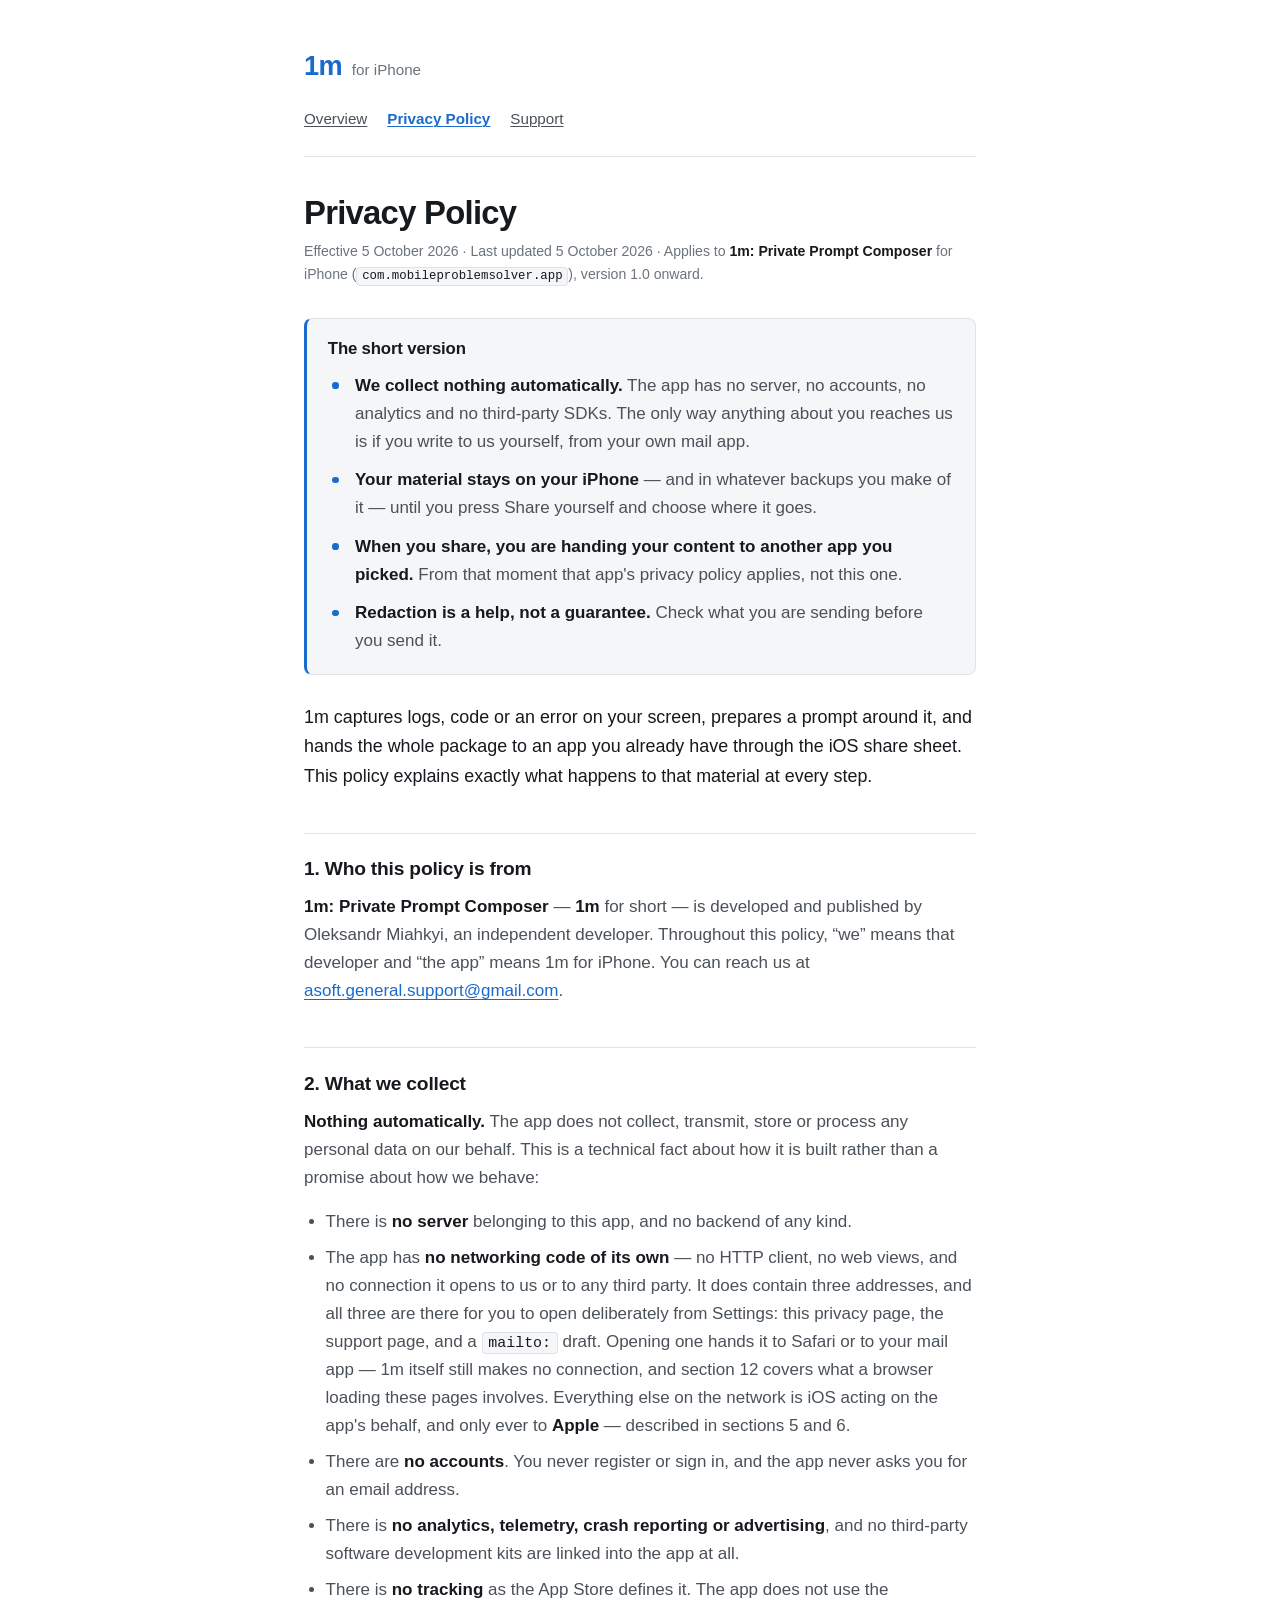
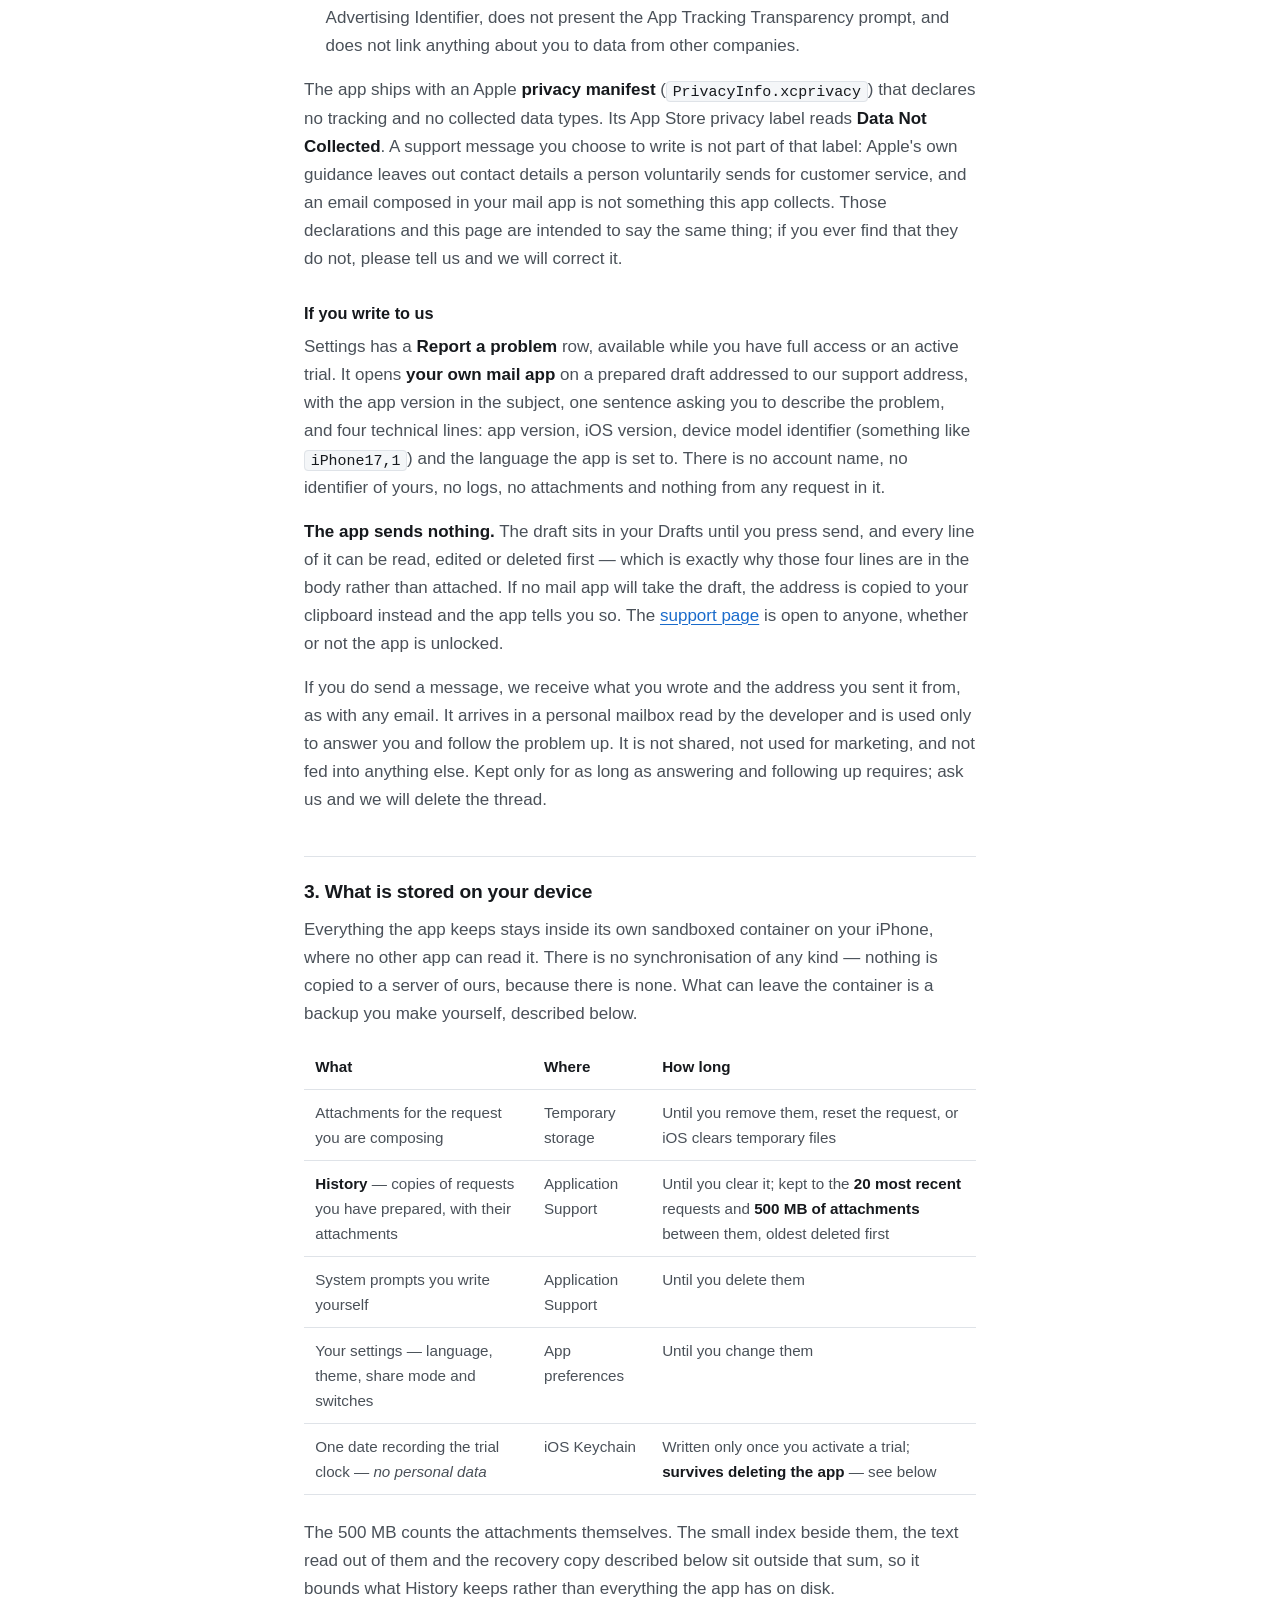
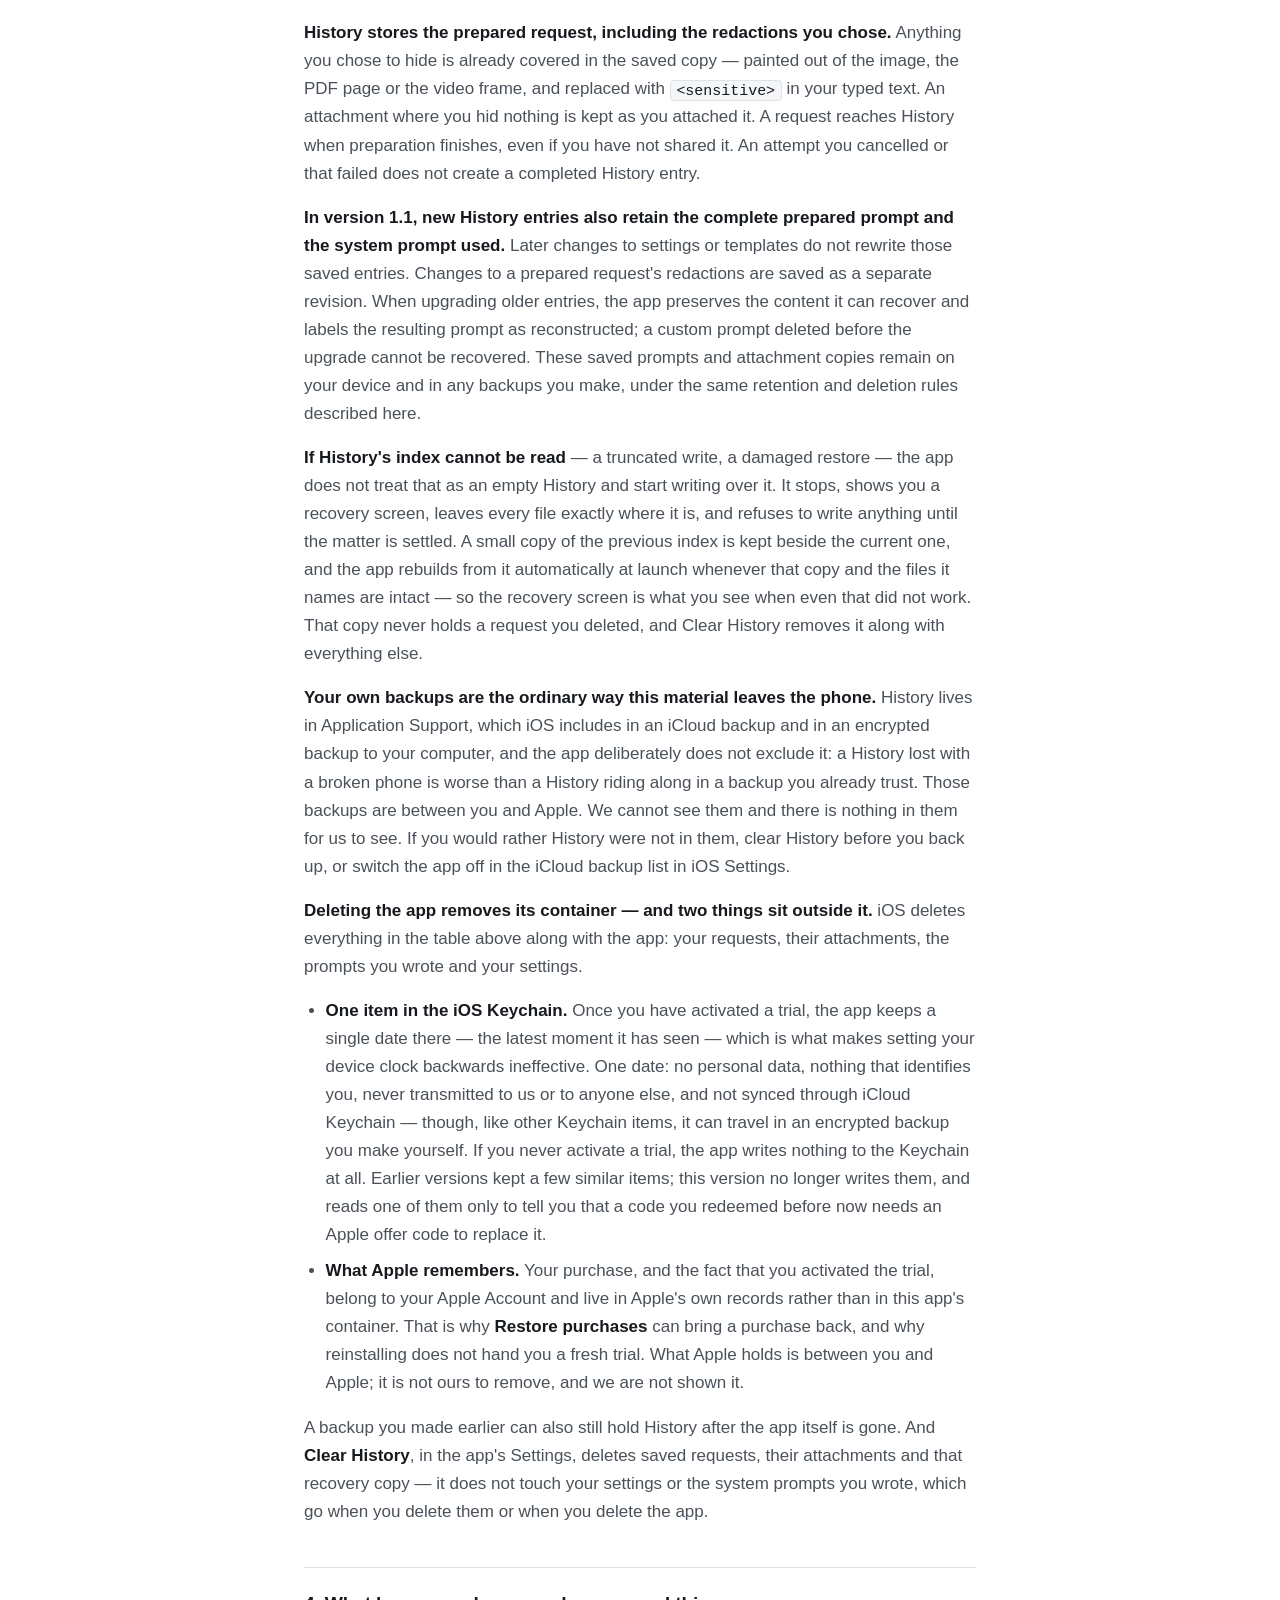
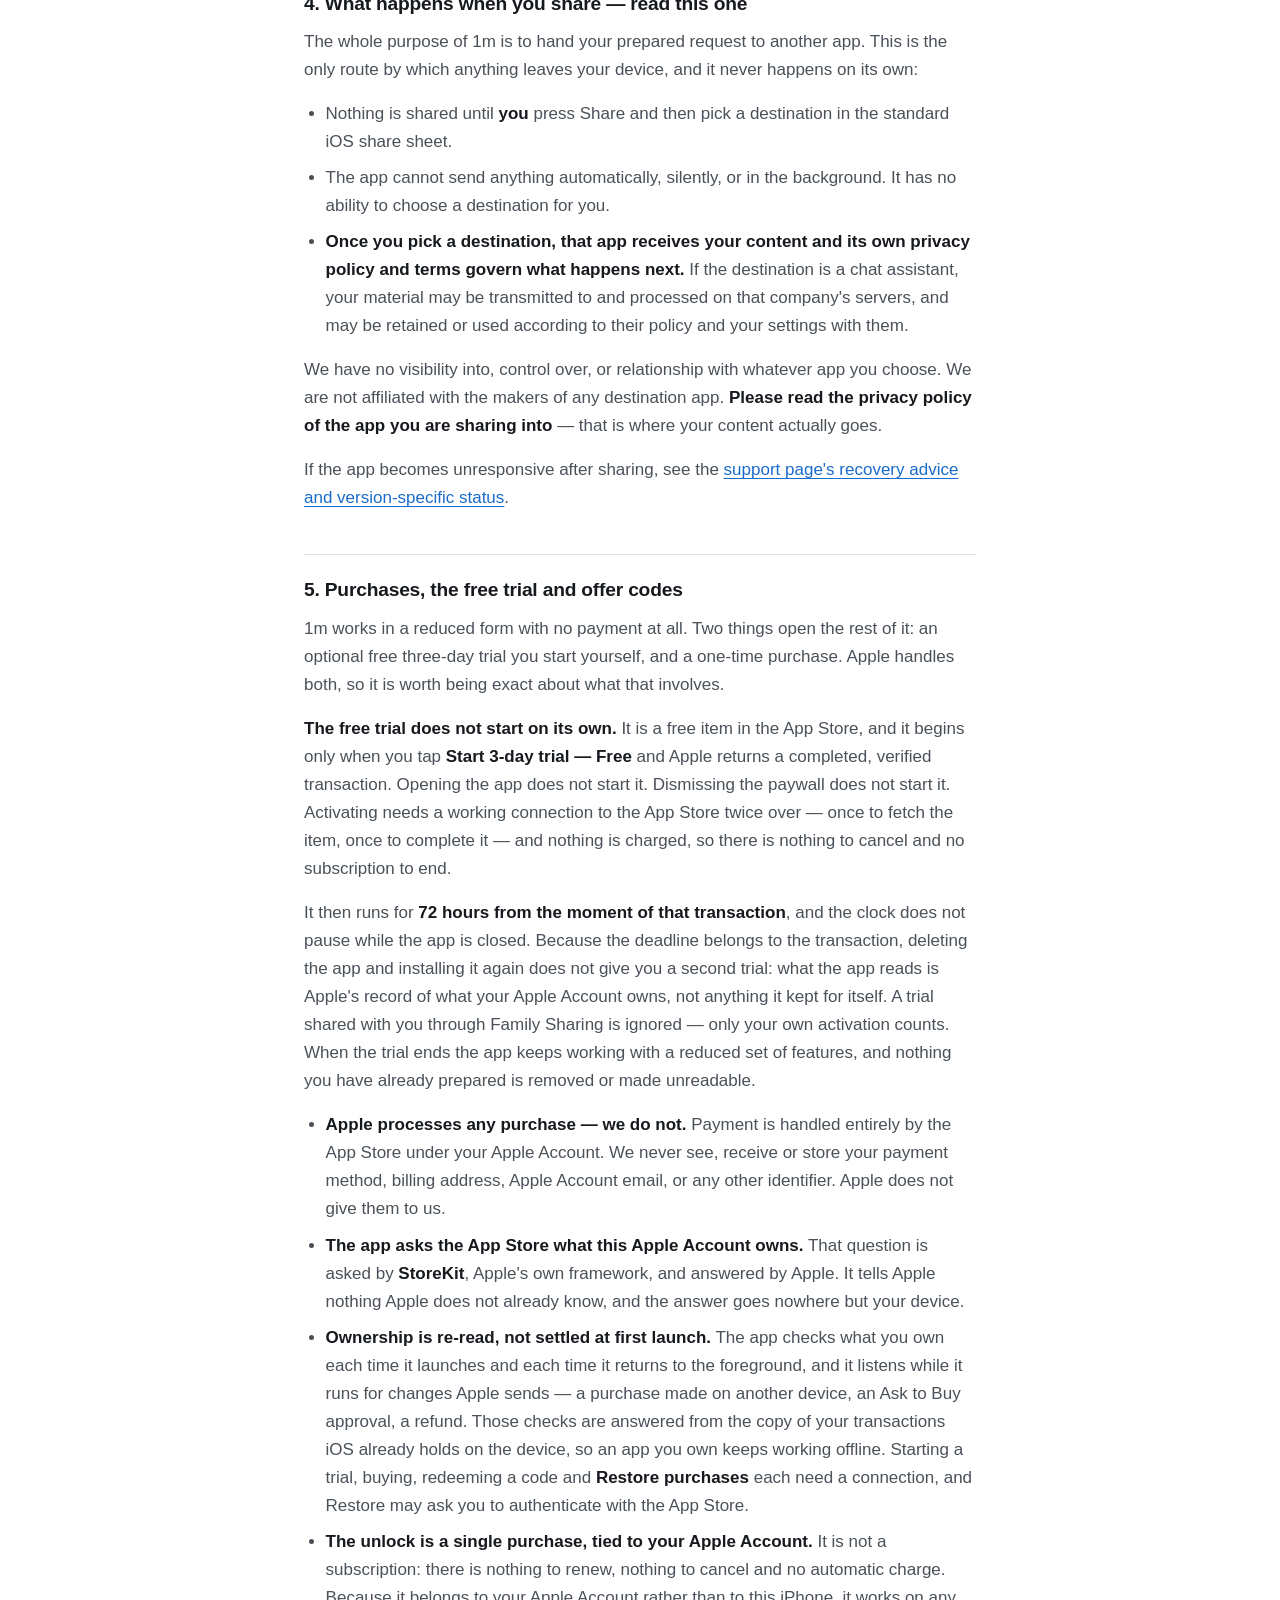
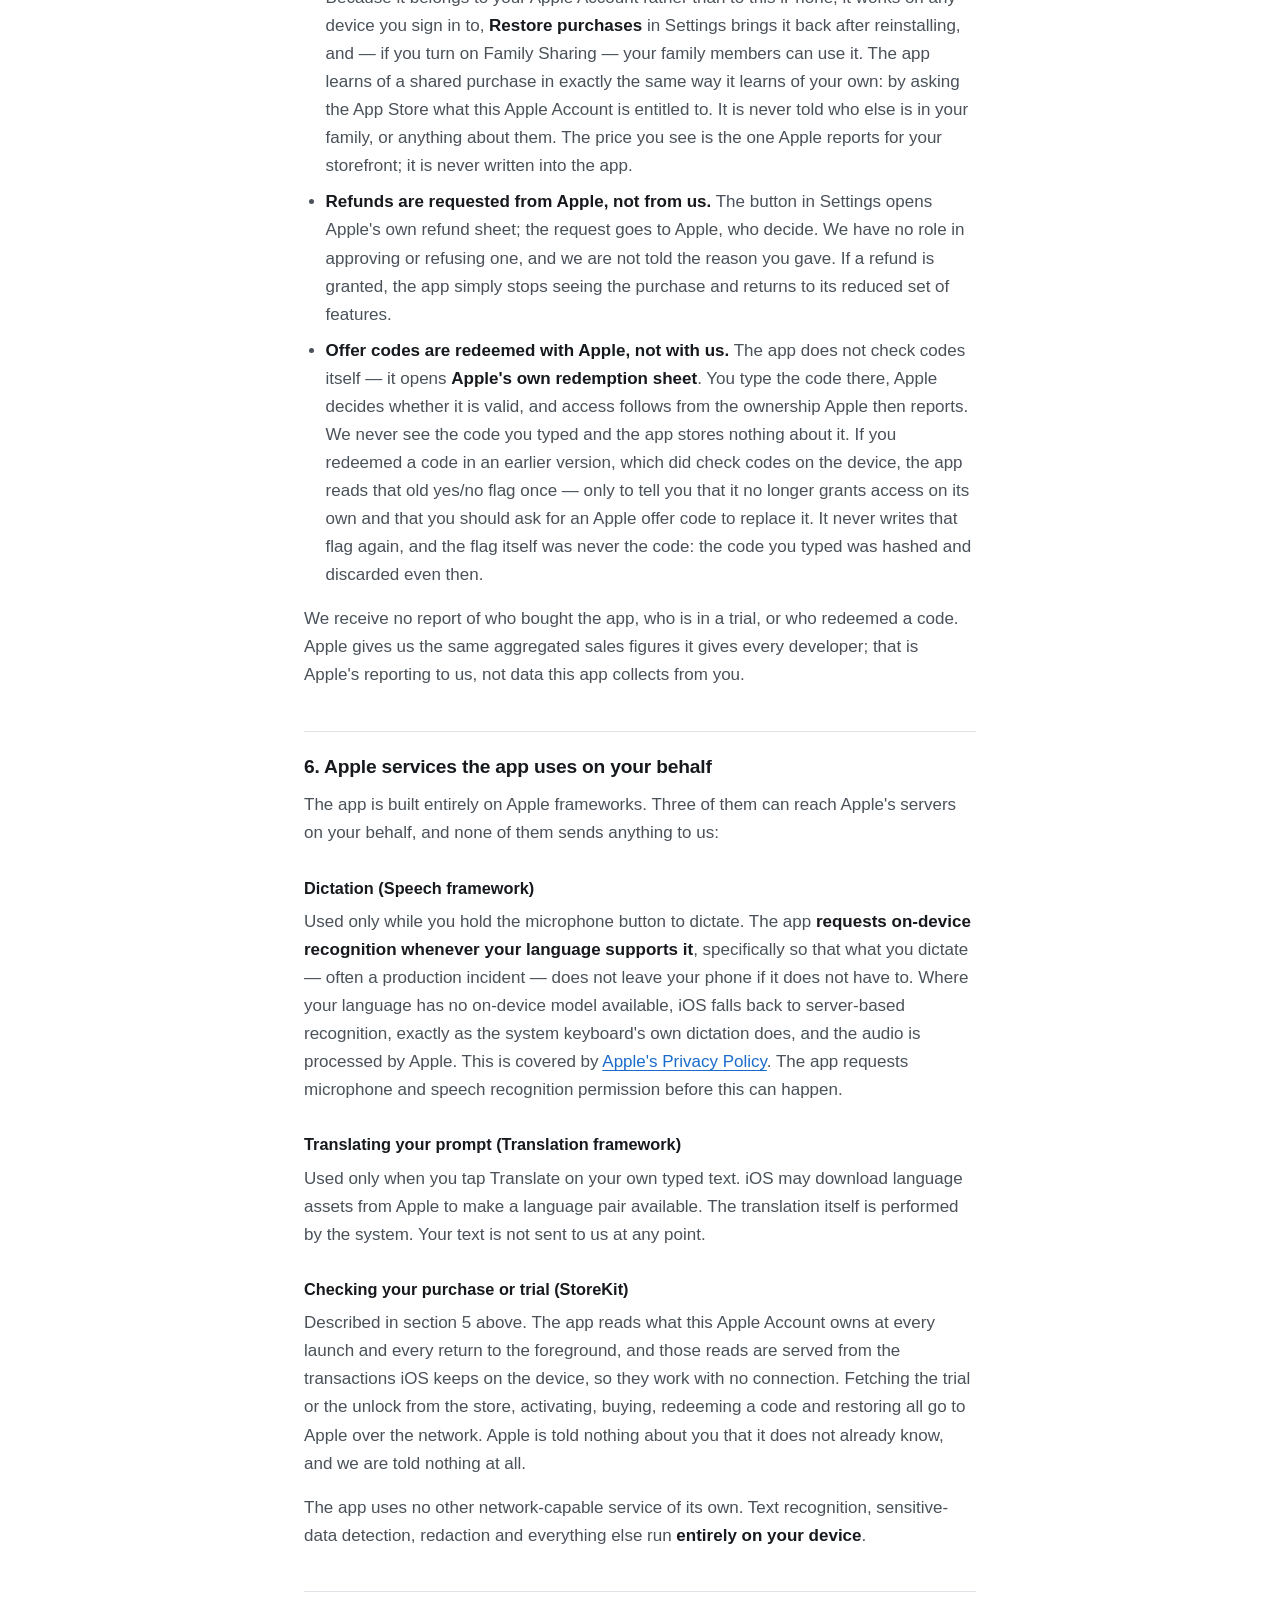
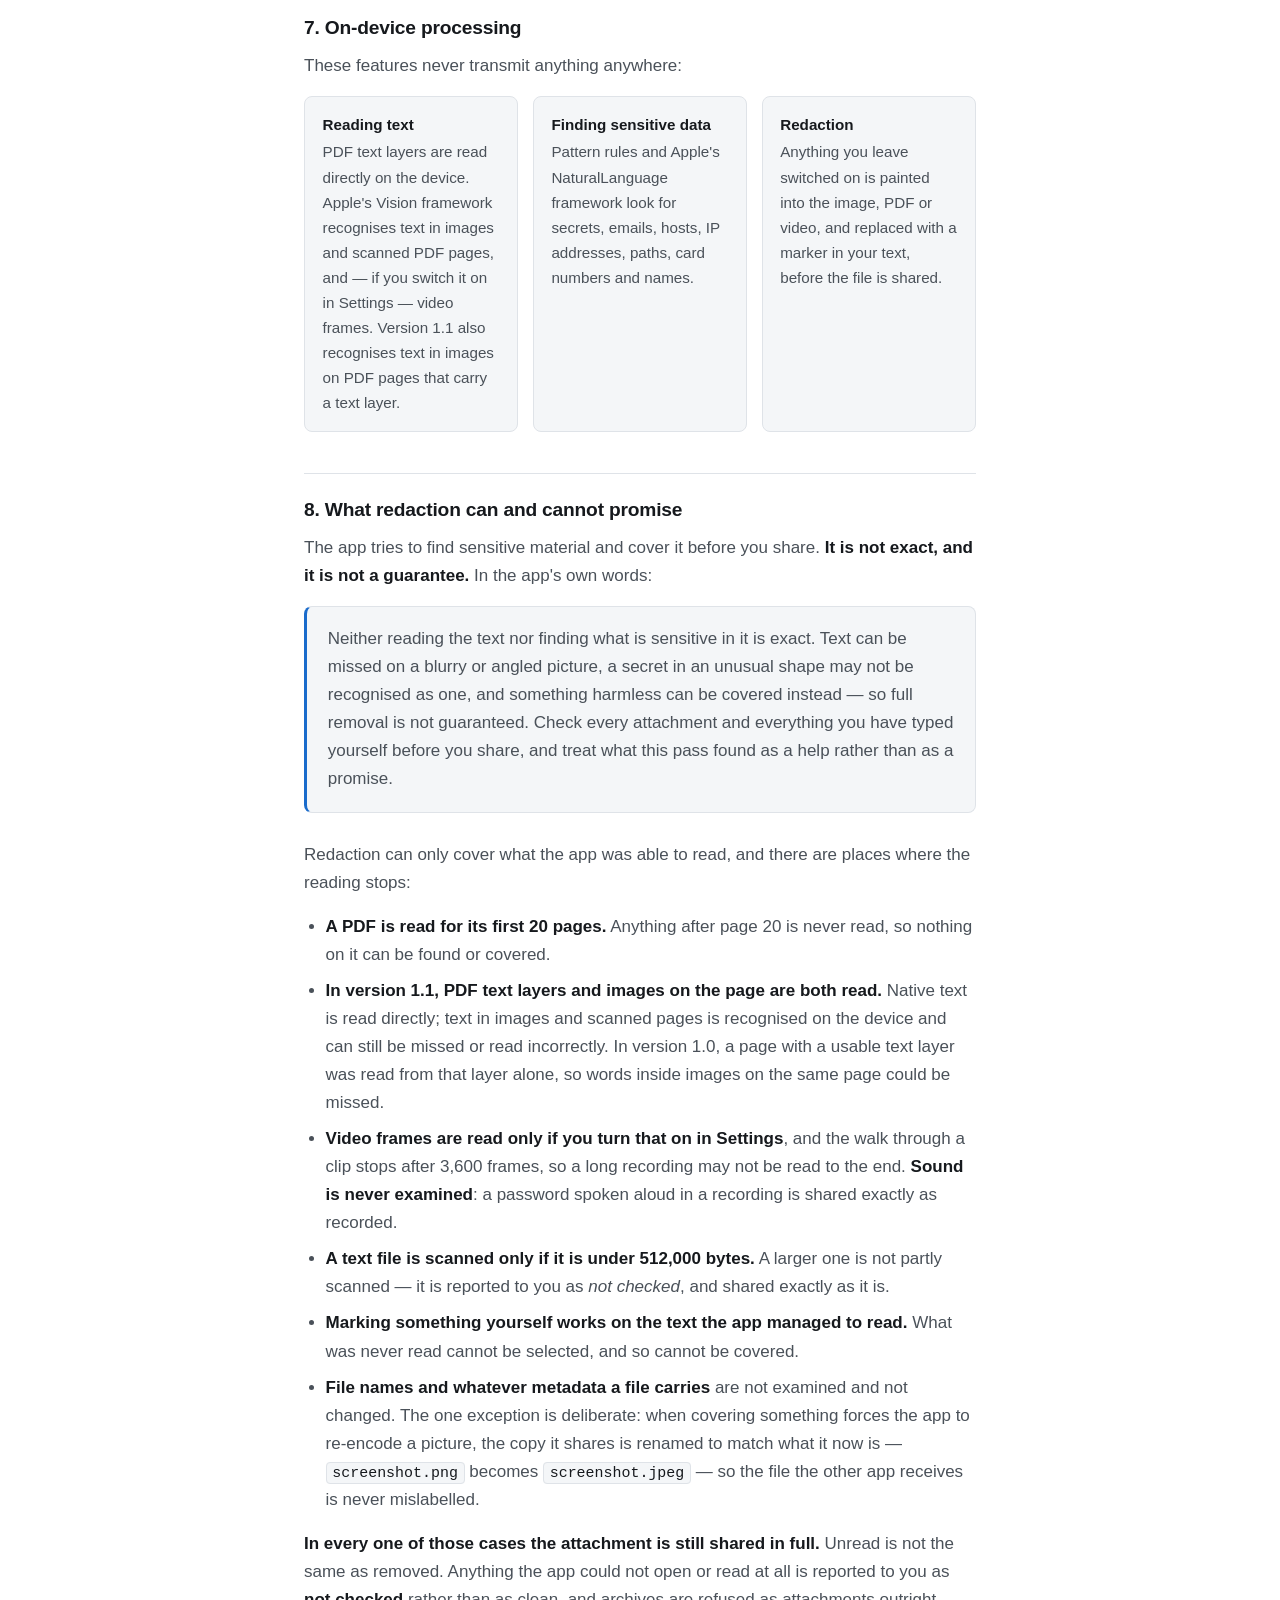
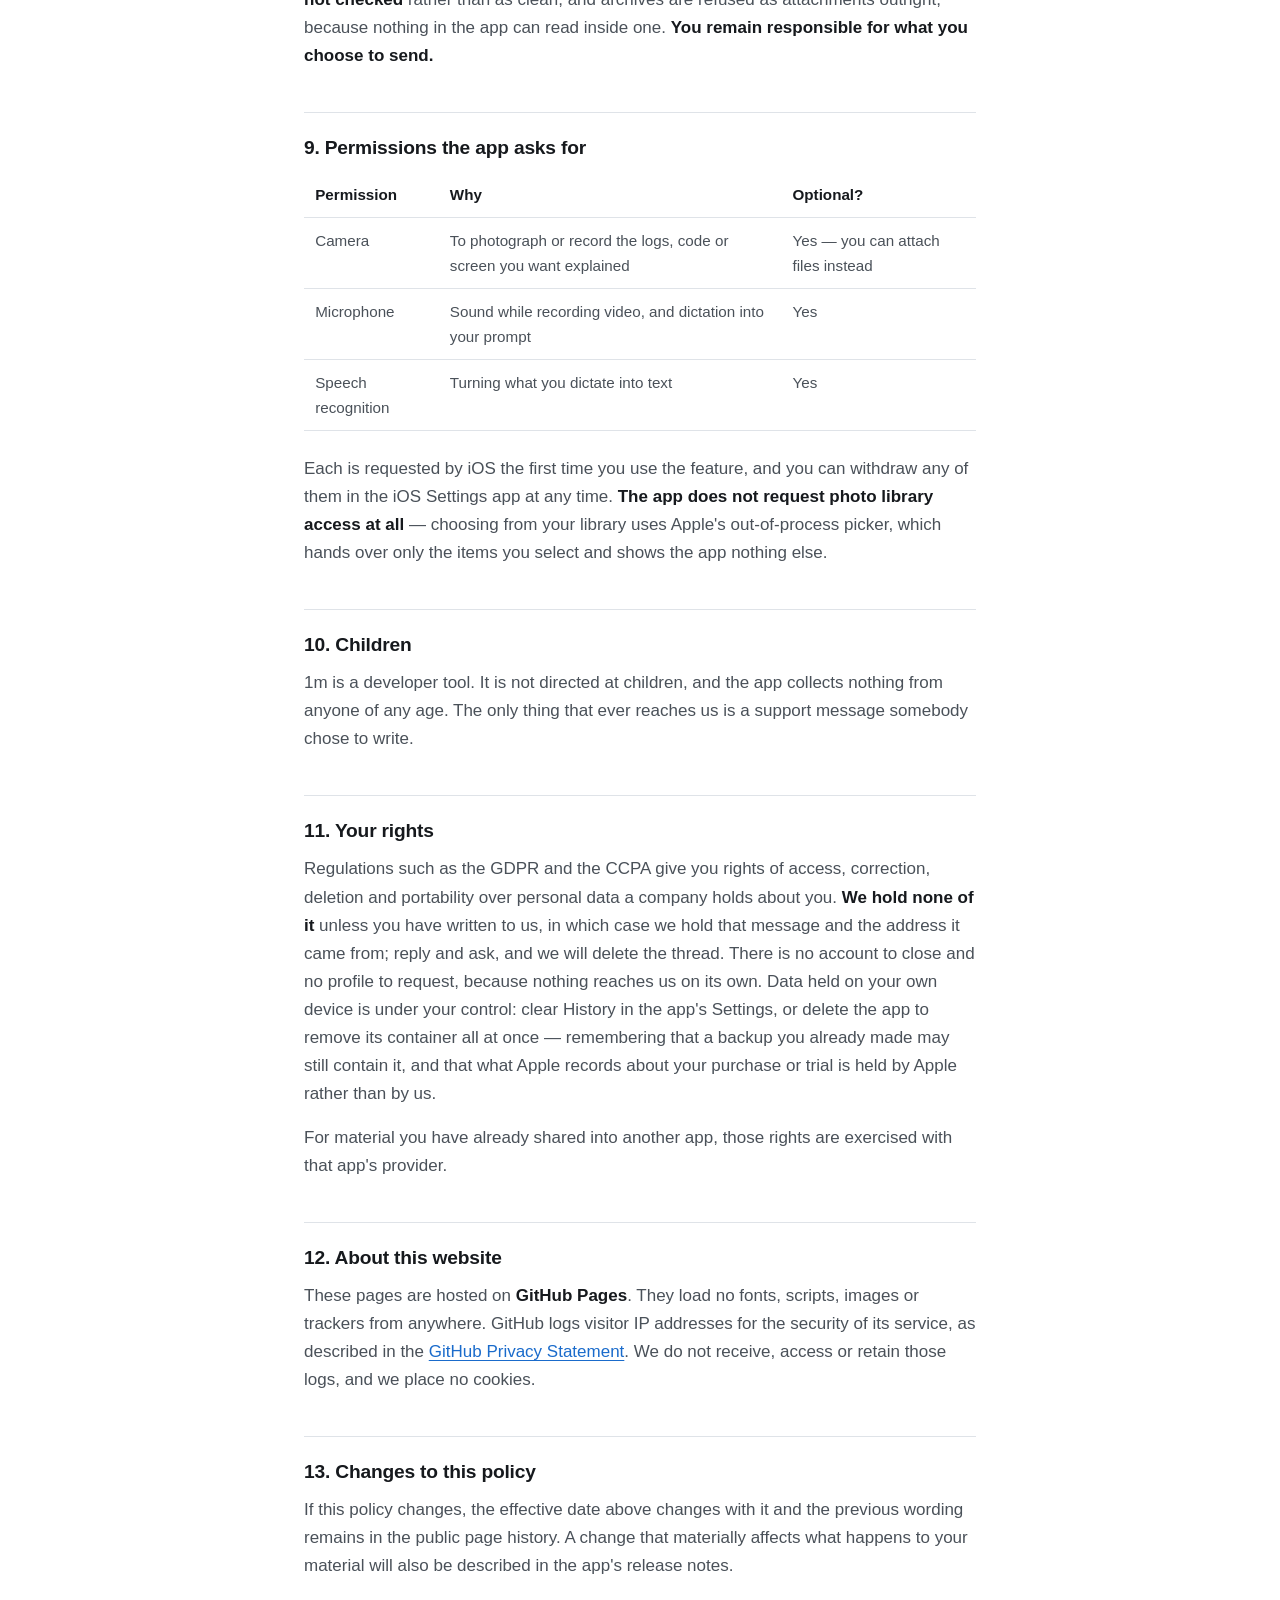
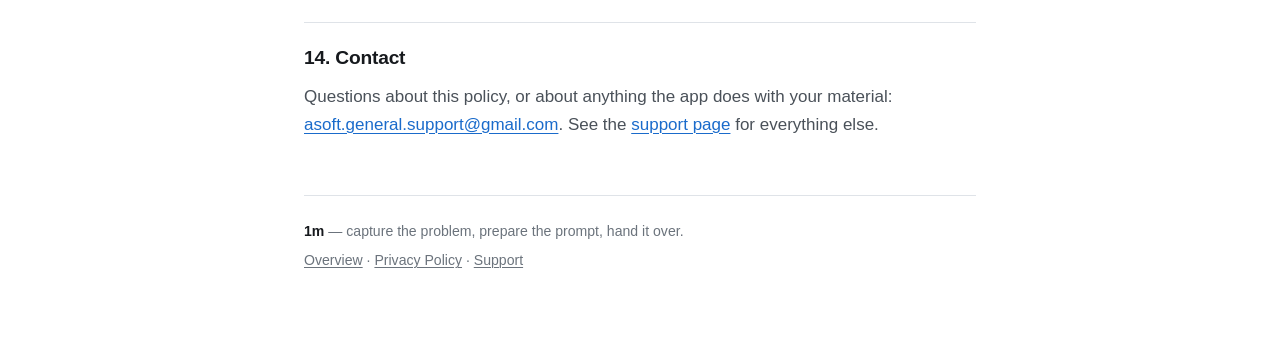
==== commit 36240e3e: "Update public support and privacy guidance for 1.1" ====
--- a/privacy/index.html
+++ b/privacy/index.html
@@ -23,7 +23,7 @@
 <main>
 
 <h1>Privacy Policy</h1>
-<p class="stamp">Effective 11 September 2026 · Last updated 11 September 2026 · Applies to <strong>1m: Private Prompt Composer</strong> for iPhone (<code>com.mobileproblemsolver.app</code>), version 1.0 onward.</p>
+<p class="stamp">Effective 5 October 2026 · Last updated 5 October 2026 · Applies to <strong>1m: Private Prompt Composer</strong> for iPhone (<code>com.mobileproblemsolver.app</code>), version 1.0 onward.</p>
 
 <div class="callout">
   <h2>The short version</h2>
@@ -71,7 +71,8 @@
 </table>
 </div>
 <p>The 500 MB counts the attachments themselves. The small index beside them, the text read out of them and the recovery copy described below sit outside that sum, so it bounds what History keeps rather than everything the app has on disk.</p>
-<p><strong>History stores what was shared, not what you started from.</strong> Anything you chose to hide is already covered in the copy kept on your device — painted out of the image, the PDF page or the video frame, and replaced with <code>&lt;sensitive&gt;</code> in your typed text. An attachment where you hid nothing is kept exactly as you attached it, because that is also what was shared. A request reaches History when preparation finishes, so an attempt you cancelled or that failed leaves nothing behind.</p>
+<p><strong>History stores the prepared request, including the redactions you chose.</strong> Anything you chose to hide is already covered in the saved copy — painted out of the image, the PDF page or the video frame, and replaced with <code>&lt;sensitive&gt;</code> in your typed text. An attachment where you hid nothing is kept as you attached it. A request reaches History when preparation finishes, even if you have not shared it. An attempt you cancelled or that failed does not create a completed History entry.</p>
+<p><strong>In version 1.1, new History entries also retain the complete prepared prompt and the system prompt used.</strong> Later changes to settings or templates do not rewrite those saved entries. Changes to a prepared request's redactions are saved as a separate revision. When upgrading older entries, the app preserves the content it can recover and labels the resulting prompt as reconstructed; a custom prompt deleted before the upgrade cannot be recovered. These saved prompts and attachment copies remain on your device and in any backups you make, under the same retention and deletion rules described here.</p>
 <p><strong>If History's index cannot be read</strong> — a truncated write, a damaged restore — the app does not treat that as an empty History and start writing over it. It stops, shows you a recovery screen, leaves every file exactly where it is, and refuses to write anything until the matter is settled. A small copy of the previous index is kept beside the current one, and the app rebuilds from it automatically at launch whenever that copy and the files it names are intact — so the recovery screen is what you see when even that did not work. That copy never holds a request you deleted, and Clear History removes it along with everything else.</p>
 <p><strong>Your own backups are the ordinary way this material leaves the phone.</strong> History lives in Application Support, which iOS includes in an iCloud backup and in an encrypted backup to your computer, and the app deliberately does not exclude it: a History lost with a broken phone is worse than a History riding along in a backup you already trust. Those backups are between you and Apple. We cannot see them and there is nothing in them for us to see. If you would rather History were not in them, clear History before you back up, or switch the app off in the iCloud backup list in iOS Settings.</p>
 <p><strong>Deleting the app removes its container — and two things sit outside it.</strong> iOS deletes everything in the table above along with the app: your requests, their attachments, the prompts you wrote and your settings.</p>
@@ -89,7 +90,7 @@
   <li><strong>Once you pick a destination, that app receives your content and its own privacy policy and terms govern what happens next.</strong> If the destination is a chat assistant, your material may be transmitted to and processed on that company's servers, and may be retained or used according to their policy and your settings with them.</li>
 </ul>
 <p>We have no visibility into, control over, or relationship with whatever app you choose. We are not affiliated with the makers of any destination app. <strong>Please read the privacy policy of the app you are sharing into</strong> — that is where your content actually goes.</p>
-<p>One rough edge worth knowing about, because it looks worse than it is: after handing a request over, coming back to 1m can sometimes leave it unresponsive. We have not confirmed the cause. Closing 1m from the app switcher and opening it again recovers it, and requests that finished preparing are in History — one that never finished preparing may not be.</p>
+<p>If the app becomes unresponsive after sharing, see the <a href="../support/#after-sharing">support page's recovery advice and version-specific status</a>.</p>
 
 <h2>5. Purchases, the free trial and offer codes</h2>
 <p>1m works in a reduced form with no payment at all. Two things open the rest of it: an optional free three-day trial you start yourself, and a one-time purchase. Apple handles both, so it is worth being exact about what that involves.</p>
@@ -118,7 +119,7 @@
 <h2>7. On-device processing</h2>
 <p>These features never transmit anything anywhere:</p>
 <ul class="grid">
-  <li><b>Reading text</b>Apple's Vision framework reads text out of images, PDF pages and — if you switch it on in Settings — video frames, on the device.</li>
+  <li><b>Reading text</b>PDF text layers are read directly on the device. Apple's Vision framework recognises text in images and scanned PDF pages, and — if you switch it on in Settings — video frames. Version 1.1 also recognises text in images on PDF pages that carry a text layer.</li>
   <li><b>Finding sensitive data</b>Pattern rules and Apple's NaturalLanguage framework look for secrets, emails, hosts, IP addresses, paths, card numbers and names.</li>
   <li><b>Redaction</b>Anything you leave switched on is painted into the image, PDF or video, and replaced with a marker in your text, before the file is shared.</li>
 </ul>
@@ -131,7 +132,7 @@
 <p>Redaction can only cover what the app was able to read, and there are places where the reading stops:</p>
 <ul>
   <li><strong>A PDF is read for its first 20 pages.</strong> Anything after page 20 is never read, so nothing on it can be found or covered.</li>
-  <li><strong>A PDF page that already carries text</strong> is read from that text rather than from the picture, which is exact — but words that exist only inside an image on that same page can be missed.</li>
+  <li><strong>In version 1.1, PDF text layers and images on the page are both read.</strong> Native text is read directly; text in images and scanned pages is recognised on the device and can still be missed or read incorrectly. In version 1.0, a page with a usable text layer was read from that layer alone, so words inside images on the same page could be missed.</li>
   <li><strong>Video frames are read only if you turn that on in Settings</strong>, and the walk through a clip stops after 3,600 frames, so a long recording may not be read to the end. <strong>Sound is never examined</strong>: a password spoken aloud in a recording is shared exactly as recorded.</li>
   <li><strong>A text file is scanned only if it is under 512,000 bytes.</strong> A larger one is not partly scanned — it is reported to you as <em>not checked</em>, and shared exactly as it is.</li>
   <li><strong>Marking something yourself works on the text the app managed to read.</strong> What was never read cannot be selected, and so cannot be covered.</li>
